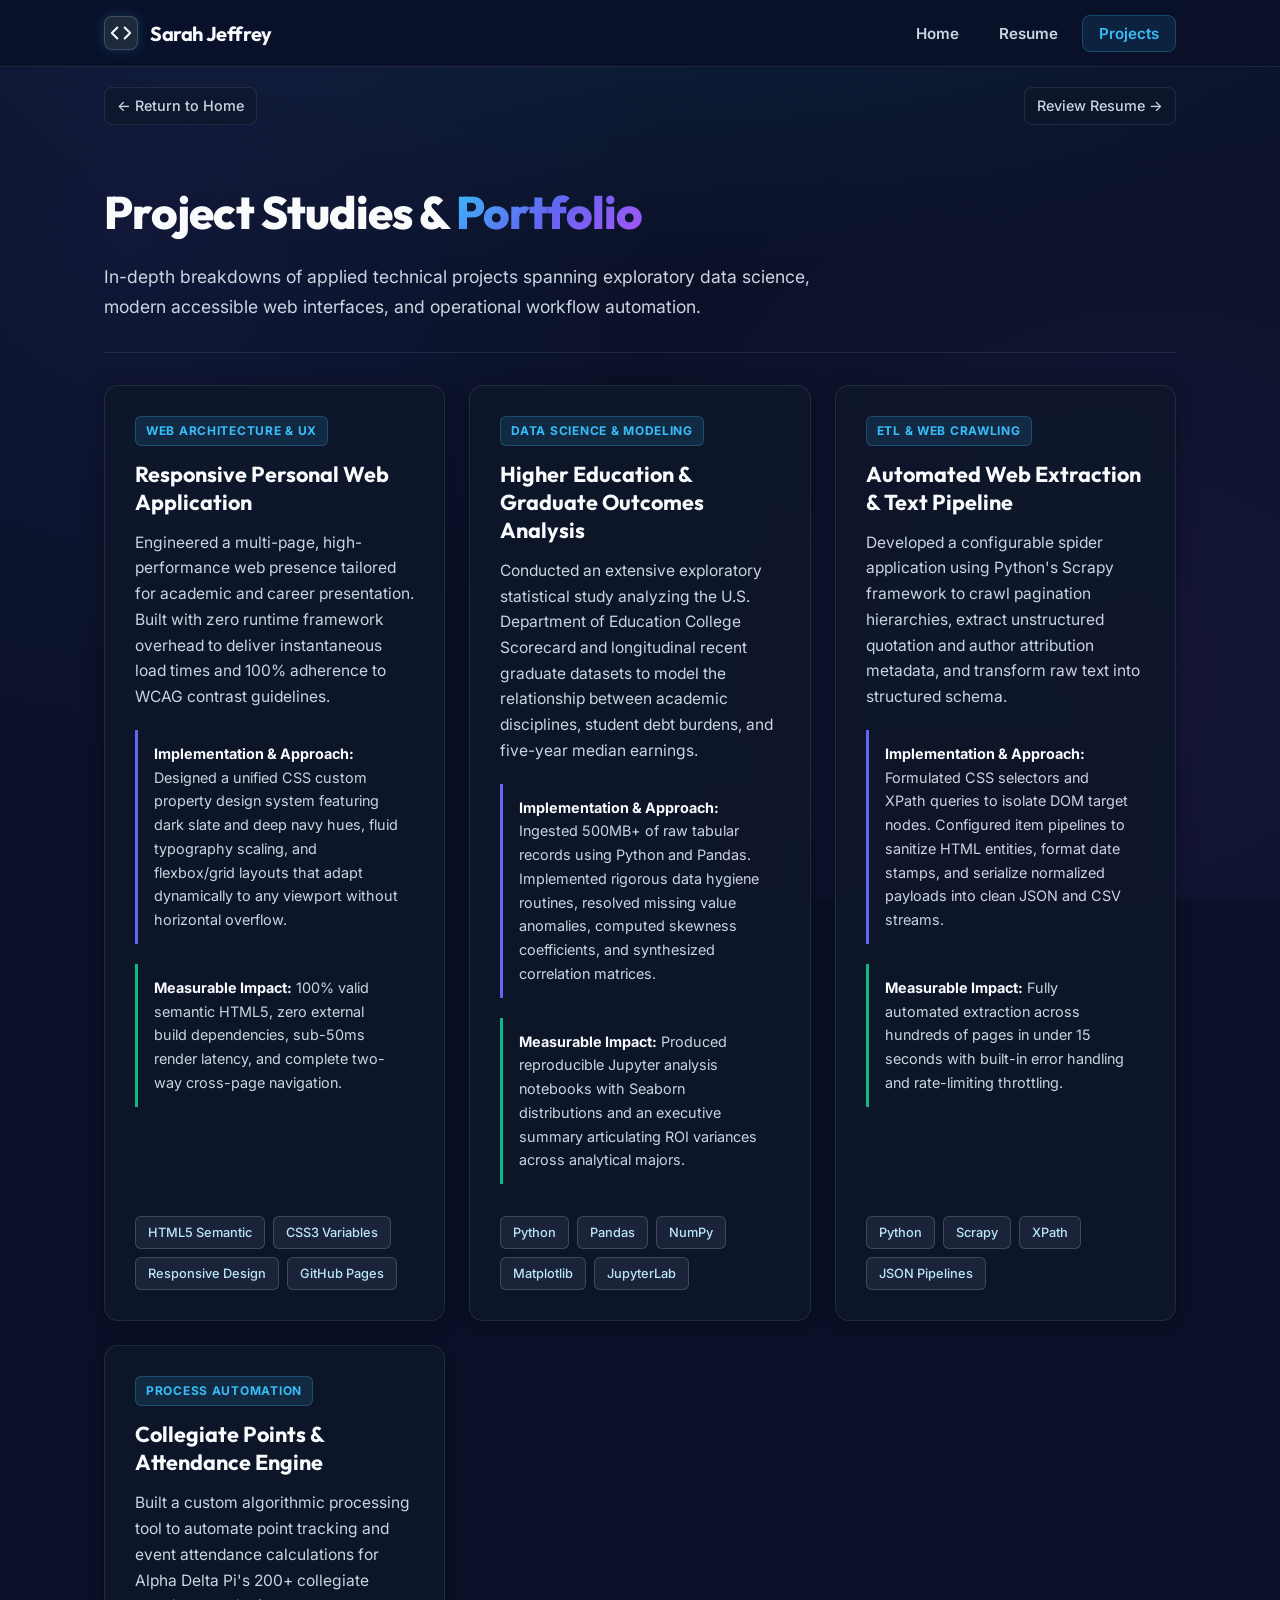
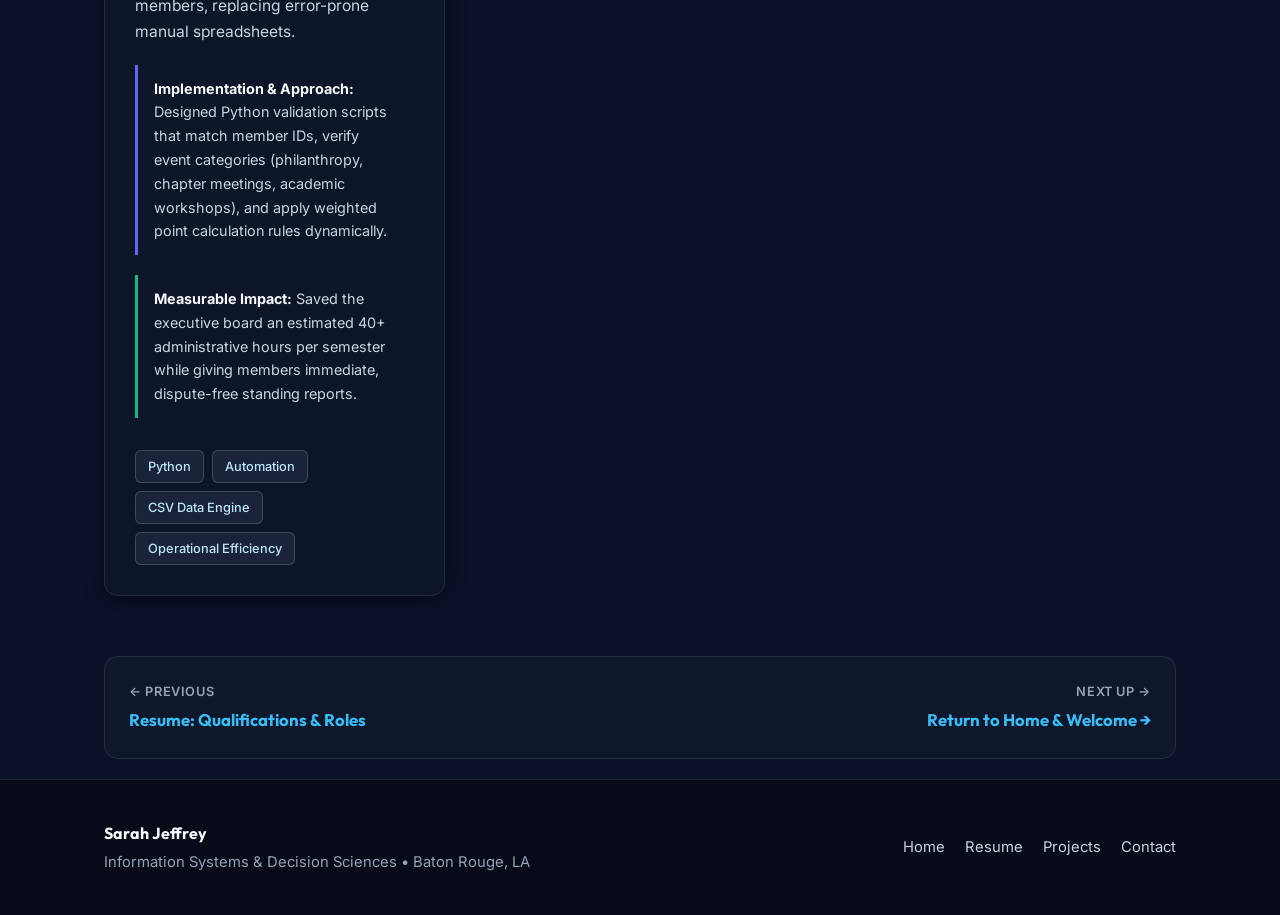
==== project.html @ a010b3bc "Initialize project skeleton with hybrid 4-file structure" ====
<!DOCTYPE html>
<html lang="en">
<head>
  <meta charset="UTF-8">
  <meta name="viewport" content="width=device-width, initial-scale=1.0">
  <meta name="description" content="Detailed project portfolio of Sarah Jeffrey - Case studies in data analytics, web engineering, and process automation.">
  <title>Sarah Jeffrey | Featured Projects & Case Studies</title>
  <link rel="icon" type="image/svg+xml" href="favicon.svg">
  <link rel="stylesheet" href="styles.css">
</head>
<body>

  <!-- Navigation Bar (Two-Way Navigation Across All Pages) -->
  <header class="navbar" id="main-header">
    <div class="container nav-wrapper">
      <a href="index.html" class="nav-brand" id="brand-logo" aria-label="Sarah Jeffrey Home">
        <span class="nav-brand-icon">
          <svg viewBox="0 0 24 24" fill="none" stroke="currentColor" stroke-width="2.2" stroke-linecap="round" stroke-linejoin="round">
            <polyline points="16 18 22 12 16 6"></polyline>
            <polyline points="8 6 2 12 8 18"></polyline>
          </svg>
        </span>
        <span>Sarah Jeffrey</span>
      </a>
      <nav aria-label="Main Navigation">
        <ul class="nav-links">
          <li><a href="index.html" class="nav-link" id="nav-home">Home</a></li>
          <li><a href="resume.html" class="nav-link" id="nav-resume">Resume</a></li>
          <li><a href="project.html" class="nav-link active" id="nav-projects">Projects</a></li>
        </ul>
      </nav>
    </div>
  </header>

  <!-- Main Content -->
  <main id="main-content">
    <div class="container">
      <!-- Breadcrumb Bar (Two-way navigation helper) -->
      <div class="breadcrumbs-bar">
        <a href="index.html" class="back-link" id="breadcrumb-home">&larr; Return to Home</a>
        <a href="resume.html" class="back-link" id="breadcrumb-resume">Review Resume &rarr;</a>
      </div>

      <!-- Page Header -->
      <section class="page-header" id="projects-header">
        <h1 class="page-title">Project Studies & <span class="gradient-text">Portfolio</span></h1>
        <p class="page-subtitle">
          In-depth breakdowns of applied technical projects spanning exploratory data science, modern accessible web interfaces, and operational workflow automation.
        </p>
      </section>

      <!-- Projects Grid -->
      <section id="project-case-studies" aria-label="Project Case Studies">
        <div class="grid">
          
          <!-- Project 1 -->
          <article class="card" id="project-personal-site">
            <span class="card-category-badge">Web Architecture & UX</span>
            <h2 class="card-title">Responsive Personal Web Application</h2>
            <p class="card-description">
              Engineered a multi-page, high-performance web presence tailored for academic and career presentation. Built with zero runtime framework overhead to deliver instantaneous load times and 100% adherence to WCAG contrast guidelines.
            </p>
            <div class="card-details-block">
              <strong>Implementation & Approach:</strong> Designed a unified CSS custom property design system featuring dark slate and deep navy hues, fluid typography scaling, and flexbox/grid layouts that adapt dynamically to any viewport without horizontal overflow.
            </div>
            <div class="card-details-block" style="border-left-color: var(--accent-emerald);">
              <strong>Measurable Impact:</strong> 100% valid semantic HTML5, zero external build dependencies, sub-50ms render latency, and complete two-way cross-page navigation.
            </div>
            <div class="tag-list">
              <span class="tag">HTML5 Semantic</span>
              <span class="tag">CSS3 Variables</span>
              <span class="tag">Responsive Design</span>
              <span class="tag">GitHub Pages</span>
            </div>
          </article>

          <!-- Project 2 -->
          <article class="card" id="project-data-analytics">
            <span class="card-category-badge">Data Science & Modeling</span>
            <h2 class="card-title">Higher Education & Graduate Outcomes Analysis</h2>
            <p class="card-description">
              Conducted an extensive exploratory statistical study analyzing the U.S. Department of Education College Scorecard and longitudinal recent graduate datasets to model the relationship between academic disciplines, student debt burdens, and five-year median earnings.
            </p>
            <div class="card-details-block">
              <strong>Implementation & Approach:</strong> Ingested 500MB+ of raw tabular records using Python and Pandas. Implemented rigorous data hygiene routines, resolved missing value anomalies, computed skewness coefficients, and synthesized correlation matrices.
            </div>
            <div class="card-details-block" style="border-left-color: var(--accent-emerald);">
              <strong>Measurable Impact:</strong> Produced reproducible Jupyter analysis notebooks with Seaborn distributions and an executive summary articulating ROI variances across analytical majors.
            </div>
            <div class="tag-list">
              <span class="tag">Python</span>
              <span class="tag">Pandas</span>
              <span class="tag">NumPy</span>
              <span class="tag">Matplotlib</span>
              <span class="tag">JupyterLab</span>
            </div>
          </article>

          <!-- Project 3 -->
          <article class="card" id="project-web-scraper">
            <span class="card-category-badge">ETL & Web Crawling</span>
            <h2 class="card-title">Automated Web Extraction & Text Pipeline</h2>
            <p class="card-description">
              Developed a configurable spider application using Python's Scrapy framework to crawl pagination hierarchies, extract unstructured quotation and author attribution metadata, and transform raw text into structured schema.
            </p>
            <div class="card-details-block">
              <strong>Implementation & Approach:</strong> Formulated CSS selectors and XPath queries to isolate DOM target nodes. Configured item pipelines to sanitize HTML entities, format date stamps, and serialize normalized payloads into clean JSON and CSV streams.
            </div>
            <div class="card-details-block" style="border-left-color: var(--accent-emerald);">
              <strong>Measurable Impact:</strong> Fully automated extraction across hundreds of pages in under 15 seconds with built-in error handling and rate-limiting throttling.
            </div>
            <div class="tag-list">
              <span class="tag">Python</span>
              <span class="tag">Scrapy</span>
              <span class="tag">XPath</span>
              <span class="tag">JSON Pipelines</span>
            </div>
          </article>

          <!-- Project 4 -->
          <article class="card" id="project-sorority-tool">
            <span class="card-category-badge">Process Automation</span>
            <h2 class="card-title">Collegiate Points & Attendance Engine</h2>
            <p class="card-description">
              Built a custom algorithmic processing tool to automate point tracking and event attendance calculations for Alpha Delta Pi's 200+ collegiate members, replacing error-prone manual spreadsheets.
            </p>
            <div class="card-details-block">
              <strong>Implementation & Approach:</strong> Designed Python validation scripts that match member IDs, verify event categories (philanthropy, chapter meetings, academic workshops), and apply weighted point calculation rules dynamically.
            </div>
            <div class="card-details-block" style="border-left-color: var(--accent-emerald);">
              <strong>Measurable Impact:</strong> Saved the executive board an estimated 40+ administrative hours per semester while giving members immediate, dispute-free standing reports.
            </div>
            <div class="tag-list">
              <span class="tag">Python</span>
              <span class="tag">Automation</span>
              <span class="tag">CSV Data Engine</span>
              <span class="tag">Operational Efficiency</span>
            </div>
          </article>
        </div>
      </section>

      <!-- Two-Way Flow Navigation (Previous / Next Page Links) -->
      <nav class="page-flow-nav" aria-label="Page Flow Navigation">
        <div class="page-flow-col">
          <span class="page-flow-label">&larr; Previous</span>
          <a href="resume.html" class="page-flow-link" id="flow-prev-resume">Resume: Qualifications & Roles</a>
        </div>
        <div class="page-flow-col" style="text-align: right;">
          <span class="page-flow-label">Next Up &rarr;</span>
          <a href="index.html" class="page-flow-link" id="flow-next-home">Return to Home & Welcome &rarr;</a>
        </div>
      </nav>
    </div>
  </main>

  <!-- Footer (Two-way Navigation Back to All Pages) -->
  <footer class="footer" id="main-footer">
    <div class="container footer-content">
      <div class="footer-brand">
        <span class="footer-brand-title">Sarah Jeffrey</span>
        <span>Information Systems & Decision Sciences &bull; Baton Rouge, LA</span>
      </div>
      <div class="footer-links">
        <a href="index.html" class="footer-link">Home</a>
        <a href="resume.html" class="footer-link">Resume</a>
        <a href="project.html" class="footer-link">Projects</a>
        <a href="mailto:sarah.aj.jeffrey@gmail.com" class="footer-link">Contact</a>
      </div>
    </div>
  </footer>

</body>
</html>
---- styles.css ----
/* ==========================================================================
   Personal Website Design System - Sarah Jeffrey
   Deep Navy & Slate High-Contrast Custom Theme
   ========================================================================== */

@import url('https://fonts.googleapis.com/css2?family=Inter:wght@300;400;500;600;700&family=Outfit:wght@500;600;700;800;900&display=swap');

:root {
  /* Color Palette - Deep Navy, Slate & High-Contrast Accents */
  --bg-deep: #060b17;
  --bg-main: #0a1128;
  --bg-surface: #0f172a;
  --bg-surface-elevated: #1e293b;
  --bg-card: rgba(15, 23, 42, 0.85);
  --bg-card-hover: rgba(30, 41, 59, 0.95);
  
  /* Borders */
  --border-subtle: rgba(148, 163, 184, 0.15);
  --border-medium: rgba(148, 163, 184, 0.3);
  --border-glow: rgba(56, 189, 248, 0.45);
  
  /* Text (Optimized for WCAG High Contrast) */
  --text-primary: #f8fafc;
  --text-secondary: #cbd5e1;
  --text-muted: #94a3b8;
  
  /* Vibrant Accents */
  --accent-cyan: #38bdf8;
  --accent-indigo: #6366f1;
  --accent-purple: #a855f7;
  --accent-emerald: #10b981;
  
  /* Gradients */
  --accent-gradient: linear-gradient(135deg, #38bdf8 0%, #6366f1 50%, #a855f7 100%);
  --accent-gradient-hover: linear-gradient(135deg, #0ea5e9 0%, #4f46e5 50%, #9333ea 100%);
  --card-gradient-border: linear-gradient(135deg, rgba(56, 189, 248, 0.3), rgba(99, 102, 241, 0.1), rgba(168, 85, 247, 0.3));
  
  /* Typography */
  --font-heading: 'Outfit', -apple-system, BlinkMacSystemFont, 'Segoe UI', Roboto, sans-serif;
  --font-body: 'Inter', -apple-system, BlinkMacSystemFont, 'Segoe UI', Roboto, sans-serif;
  
  /* Layout & Geometry */
  --max-width: 1120px;
  --radius-sm: 8px;
  --radius-md: 14px;
  --radius-lg: 20px;
  --shadow-card: 0 4px 20px rgba(0, 0, 0, 0.35);
  --shadow-hover: 0 10px 30px rgba(56, 189, 248, 0.15);
  --transition: all 0.25s cubic-bezier(0.16, 1, 0.3, 1);
}

/* Smooth Scrolling */
html {
  scroll-behavior: smooth;
  box-sizing: border-box;
}

/* Reset & Base Styles */
*, *::before, *::after {
  box-sizing: inherit;
  margin: 0;
  padding: 0;
}

body {
  font-family: var(--font-body);
  background-color: var(--bg-main);
  color: var(--text-primary);
  line-height: 1.65;
  min-height: 100vh;
  display: flex;
  flex-direction: column;
  background-image: 
    radial-gradient(ellipse 80% 50% at 50% -20%, rgba(56, 189, 248, 0.12), transparent),
    radial-gradient(circle at 10% 25%, rgba(99, 102, 241, 0.08) 0%, transparent 40%),
    radial-gradient(circle at 90% 75%, rgba(168, 85, 247, 0.07) 0%, transparent 45%);
  background-attachment: fixed;
  overflow-x: hidden;
  width: 100%;
  -webkit-font-smoothing: antialiased;
}

/* Accessible Focus Styling */
:focus-visible {
  outline: 2px solid var(--accent-cyan);
  outline-offset: 3px;
  border-radius: 4px;
}

a {
  color: inherit;
  text-decoration: none;
  transition: var(--transition);
}

ul {
  list-style: none;
}

img {
  max-width: 100%;
  display: block;
}

/* Layout Container */
.container {
  width: 100%;
  max-width: var(--max-width);
  margin: 0 auto;
  padding: 0 24px;
}

/* ==========================================================================
   Navigation Bar (Sticky & Two-Way Navigation)
   ========================================================================== */
.navbar {
  position: sticky;
  top: 0;
  z-index: 100;
  background: rgba(10, 17, 40, 0.88);
  backdrop-filter: blur(16px);
  -webkit-backdrop-filter: blur(16px);
  border-bottom: 1px solid var(--border-subtle);
  padding: 16px 0;
  width: 100%;
}

.navbar .nav-wrapper {
  display: flex;
  align-items: center;
  justify-content: space-between;
  gap: 16px;
}

.nav-brand {
  display: flex;
  align-items: center;
  gap: 12px;
  font-family: var(--font-heading);
  font-size: 1.25rem;
  font-weight: 700;
  letter-spacing: -0.02em;
  color: var(--text-primary);
}

.nav-brand:hover {
  color: var(--accent-cyan);
}

.nav-brand-icon {
  width: 34px;
  height: 34px;
  border-radius: var(--radius-sm);
  background: var(--bg-surface-elevated);
  border: 1px solid var(--border-medium);
  display: flex;
  align-items: center;
  justify-content: center;
  box-shadow: 0 0 12px rgba(56, 189, 248, 0.2);
}

.nav-brand-icon svg {
  width: 22px;
  height: 22px;
}

.nav-links {
  display: flex;
  align-items: center;
  gap: 8px;
}

.nav-link {
  font-size: 0.95rem;
  font-weight: 600;
  color: var(--text-secondary);
  padding: 8px 16px;
  border-radius: var(--radius-sm);
  transition: var(--transition);
  position: relative;
}

.nav-link:hover {
  color: var(--text-primary);
  background: rgba(255, 255, 255, 0.05);
}

.nav-link.active {
  color: var(--accent-cyan);
  background: rgba(56, 189, 248, 0.1);
  border: 1px solid rgba(56, 189, 248, 0.25);
}

/* ==========================================================================
   Two-Way Contextual Navigation Helpers
   ========================================================================== */
.breadcrumbs-bar {
  display: flex;
  align-items: center;
  justify-content: space-between;
  padding: 20px 0 10px;
  font-size: 0.9rem;
  color: var(--text-muted);
}

.back-link {
  display: inline-flex;
  align-items: center;
  gap: 8px;
  color: var(--text-secondary);
  font-weight: 500;
  padding: 6px 12px;
  background: rgba(15, 23, 42, 0.6);
  border: 1px solid var(--border-subtle);
  border-radius: var(--radius-sm);
  transition: var(--transition);
}

.back-link:hover {
  color: var(--accent-cyan);
  border-color: var(--accent-cyan);
  transform: translateX(-3px);
}

.page-flow-nav {
  margin: 60px 0 20px;
  padding: 24px;
  background: var(--bg-surface);
  border: 1px solid var(--border-subtle);
  border-radius: var(--radius-md);
  display: flex;
  align-items: center;
  justify-content: space-between;
  flex-wrap: wrap;
  gap: 16px;
}

.page-flow-col {
  display: flex;
  flex-direction: column;
  gap: 4px;
}

.page-flow-label {
  font-size: 0.8rem;
  text-transform: uppercase;
  letter-spacing: 0.05em;
  color: var(--text-muted);
  font-weight: 600;
}

.page-flow-link {
  font-family: var(--font-heading);
  font-size: 1.05rem;
  font-weight: 700;
  color: var(--accent-cyan);
  display: inline-flex;
  align-items: center;
  gap: 8px;
}

.page-flow-link:hover {
  color: #7dd3fc;
  text-decoration: underline;
}

/* ==========================================================================
   Buttons
   ========================================================================== */
.btn {
  display: inline-flex;
  align-items: center;
  justify-content: center;
  gap: 10px;
  font-family: var(--font-heading);
  font-size: 0.95rem;
  font-weight: 600;
  padding: 12px 24px;
  min-height: 46px;
  border-radius: var(--radius-sm);
  cursor: pointer;
  transition: var(--transition);
  border: 1px solid transparent;
  white-space: nowrap;
}

.btn-primary {
  background: var(--accent-gradient);
  color: #ffffff;
  box-shadow: 0 4px 16px rgba(56, 189, 248, 0.3);
}

.btn-primary:hover {
  background: var(--accent-gradient-hover);
  transform: translateY(-2px);
  box-shadow: 0 6px 22px rgba(56, 189, 248, 0.45);
}

.btn-outline {
  background: rgba(15, 23, 42, 0.6);
  color: var(--text-primary);
  border: 1px solid var(--border-medium);
  backdrop-filter: blur(8px);
}

.btn-outline:hover {
  background: rgba(30, 41, 59, 0.8);
  border-color: var(--accent-cyan);
  color: var(--accent-cyan);
  transform: translateY(-2px);
}

/* ==========================================================================
   Hero Section
   ========================================================================== */
.hero {
  padding: 70px 0 50px;
}

.hero-pill {
  display: inline-flex;
  align-items: center;
  gap: 10px;
  background: rgba(56, 189, 248, 0.1);
  border: 1px solid rgba(56, 189, 248, 0.25);
  color: var(--accent-cyan);
  padding: 6px 16px;
  border-radius: 9999px;
  font-size: 0.875rem;
  font-weight: 500;
  margin-bottom: 24px;
}

.hero-pill-dot {
  width: 8px;
  height: 8px;
  background-color: var(--accent-emerald);
  border-radius: 50%;
  display: inline-block;
  box-shadow: 0 0 8px var(--accent-emerald);
  animation: pulseDot 2s infinite ease-in-out;
}

@keyframes pulseDot {
  0%, 100% { opacity: 1; transform: scale(1); }
  50% { opacity: 0.4; transform: scale(0.8); }
}

.hero-title {
  font-family: var(--font-heading);
  font-size: clamp(2.2rem, 5vw, 3.5rem);
  font-weight: 800;
  line-height: 1.15;
  letter-spacing: -0.03em;
  margin-bottom: 20px;
  color: var(--text-primary);
}

.gradient-text {
  background: var(--accent-gradient);
  -webkit-background-clip: text;
  -webkit-text-fill-color: transparent;
}

.hero-description {
  font-size: 1.15rem;
  color: var(--text-secondary);
  max-width: 660px;
  line-height: 1.75;
  margin-bottom: 32px;
}

.hero-actions {
  display: flex;
  align-items: center;
  gap: 16px;
  flex-wrap: wrap;
}

/* ==========================================================================
   Page Headers (Resume, Projects)
   ========================================================================== */
.page-header {
  padding: 40px 0 30px;
  border-bottom: 1px solid var(--border-subtle);
  margin-bottom: 30px;
}

.page-title {
  font-family: var(--font-heading);
  font-size: clamp(2rem, 4vw, 2.85rem);
  font-weight: 800;
  letter-spacing: -0.02em;
  margin-bottom: 12px;
  color: var(--text-primary);
}

.page-subtitle {
  font-size: 1.1rem;
  color: var(--text-secondary);
  max-width: 720px;
  line-height: 1.7;
}

/* ==========================================================================
   Cards & Grid
   ========================================================================== */
.grid {
  display: grid;
  grid-template-columns: repeat(auto-fit, minmax(320px, 1fr));
  gap: 24px;
  margin: 32px 0;
}

.card {
  background: var(--bg-card);
  backdrop-filter: blur(12px);
  -webkit-backdrop-filter: blur(12px);
  border: 1px solid var(--border-subtle);
  border-radius: var(--radius-md);
  padding: 30px;
  transition: var(--transition);
  display: flex;
  flex-direction: column;
  position: relative;
  box-shadow: var(--shadow-card);
}

.card:hover {
  background: var(--bg-card-hover);
  border-color: var(--border-glow);
  transform: translateY(-4px);
  box-shadow: var(--shadow-hover);
}

.card-category-badge {
  display: inline-block;
  align-self: flex-start;
  font-size: 0.75rem;
  font-weight: 700;
  text-transform: uppercase;
  letter-spacing: 0.06em;
  color: var(--accent-cyan);
  background: rgba(56, 189, 248, 0.12);
  border: 1px solid rgba(56, 189, 248, 0.25);
  padding: 4px 10px;
  border-radius: 6px;
  margin-bottom: 14px;
}

.card-title {
  font-family: var(--font-heading);
  font-size: 1.35rem;
  font-weight: 700;
  line-height: 1.3;
  margin-bottom: 14px;
  color: var(--text-primary);
}

.card-description {
  color: var(--text-secondary);
  font-size: 0.975rem;
  line-height: 1.65;
  margin-bottom: 20px;
}

.card-details-block {
  background: rgba(15, 23, 42, 0.5);
  border-left: 3px solid var(--accent-indigo);
  padding: 12px 16px;
  border-radius: 0 var(--radius-sm) var(--radius-sm) 0;
  margin-bottom: 20px;
  font-size: 0.9rem;
  color: var(--text-secondary);
}

.card-details-block strong {
  color: var(--text-primary);
}

/* Tags & Badges */
.tag-list {
  display: flex;
  flex-wrap: wrap;
  gap: 8px;
  margin-top: auto;
  padding-top: 12px;
}

.tag {
  background: rgba(30, 41, 59, 0.8);
  border: 1px solid var(--border-medium);
  color: #bae6fd;
  padding: 5px 12px;
  border-radius: 6px;
  font-size: 0.8rem;
  font-weight: 500;
}

/* ==========================================================================
   Resume Expanded Styles
   ========================================================================== */
.resume-section {
  margin: 44px 0;
}

.resume-heading {
  font-family: var(--font-heading);
  font-size: 1.55rem;
  font-weight: 700;
  margin-bottom: 24px;
  padding-bottom: 12px;
  border-bottom: 1px solid var(--border-subtle);
  display: flex;
  align-items: center;
  gap: 12px;
  color: var(--text-primary);
}

.resume-heading-icon {
  width: 28px;
  height: 28px;
  color: var(--accent-cyan);
}

.resume-item {
  background: var(--bg-card);
  border: 1px solid var(--border-subtle);
  border-radius: var(--radius-md);
  padding: 26px;
  margin-bottom: 24px;
  transition: var(--transition);
  box-shadow: var(--shadow-card);
}

.resume-item:hover {
  border-color: var(--border-medium);
  background: var(--bg-card-hover);
}

.resume-header {
  display: flex;
  justify-content: space-between;
  align-items: baseline;
  flex-wrap: wrap;
  gap: 10px;
  margin-bottom: 6px;
}

.resume-role {
  font-family: var(--font-heading);
  font-size: 1.2rem;
  font-weight: 700;
  color: var(--text-primary);
}

.resume-date {
  font-size: 0.875rem;
  color: var(--accent-cyan);
  font-weight: 600;
  background: rgba(56, 189, 248, 0.1);
  padding: 4px 10px;
  border-radius: 6px;
  border: 1px solid rgba(56, 189, 248, 0.2);
}

.resume-org {
  font-size: 1rem;
  font-weight: 600;
  color: #a5b4fc;
  margin-bottom: 14px;
}

.resume-bullets {
  padding-left: 20px;
  list-style: disc;
  color: var(--text-secondary);
  font-size: 0.95rem;
  line-height: 1.7;
}

.resume-bullets li {
  margin-bottom: 8px;
}

.resume-bullets li:last-child {
  margin-bottom: 0;
}

/* Skills Detailed Grid */
.skills-grid {
  display: grid;
  grid-template-columns: repeat(auto-fit, minmax(240px, 1fr));
  gap: 20px;
}

.skill-category {
  background: var(--bg-card);
  border: 1px solid var(--border-subtle);
  border-radius: var(--radius-md);
  padding: 22px;
  display: flex;
  flex-direction: column;
}

.skill-category-title {
  font-family: var(--font-heading);
  font-size: 1.05rem;
  font-weight: 700;
  color: var(--text-primary);
  margin-bottom: 8px;
}

.skill-category-desc {
  font-size: 0.85rem;
  color: var(--text-muted);
  margin-bottom: 14px;
}

/* ==========================================================================
   Section Dividers & Callouts
   ========================================================================== */
.section {
  padding: 60px 0;
}

.section-title {
  font-family: var(--font-heading);
  font-size: 2rem;
  font-weight: 800;
  margin-bottom: 8px;
  letter-spacing: -0.02em;
  color: var(--text-primary);
}

.section-subtitle {
  color: var(--text-secondary);
  font-size: 1.05rem;
  margin-bottom: 32px;
}

.cta-box {
  background: linear-gradient(135deg, rgba(15, 23, 42, 0.9), rgba(30, 41, 59, 0.9));
  border: 1px solid var(--border-glow);
  border-radius: var(--radius-lg);
  padding: 44px;
  text-align: center;
  margin: 50px 0;
  box-shadow: 0 10px 30px rgba(0, 0, 0, 0.4);
}

.cta-title {
  font-family: var(--font-heading);
  font-size: 1.85rem;
  font-weight: 800;
  margin-bottom: 12px;
}

.cta-desc {
  color: var(--text-secondary);
  max-width: 580px;
  margin: 0 auto 24px;
  font-size: 1.05rem;
}

/* ==========================================================================
   Footer
   ========================================================================== */
.footer {
  margin-top: auto;
  border-top: 1px solid var(--border-subtle);
  padding: 40px 0;
  background: var(--bg-deep);
  width: 100%;
}

.footer-content {
  display: flex;
  align-items: center;
  justify-content: space-between;
  flex-wrap: wrap;
  gap: 20px;
  font-size: 0.925rem;
  color: var(--text-muted);
}

.footer-brand {
  display: flex;
  flex-direction: column;
  gap: 4px;
}

.footer-brand-title {
  font-family: var(--font-heading);
  font-weight: 700;
  color: var(--text-primary);
  font-size: 1rem;
}

.footer-links {
  display: flex;
  align-items: center;
  gap: 20px;
  flex-wrap: wrap;
}

.footer-link {
  color: var(--text-secondary);
  transition: var(--transition);
}

.footer-link:hover {
  color: var(--accent-cyan);
}

/* ==========================================================================
   Responsive Media Queries (Mobile First Hardening)
   ========================================================================== */
@media (max-width: 900px) {
  .hero-title {
    font-size: 2.75rem;
  }
  
  .grid {
    grid-template-columns: 1fr;
  }
}

@media (max-width: 768px) {
  .container {
    padding: 0 18px;
  }

  .navbar {
    padding: 12px 0;
  }

  .navbar .nav-wrapper {
    flex-direction: column;
    align-items: flex-start;
    gap: 12px;
  }

  .nav-links {
    width: 100%;
    justify-content: space-between;
    gap: 6px;
  }

  .nav-link {
    padding: 8px 12px;
    font-size: 0.9rem;
    text-align: center;
    flex: 1;
  }

  .hero {
    padding: 45px 0 35px;
  }

  .hero-title {
    font-size: 2.25rem;
  }

  .hero-description {
    font-size: 1.025rem;
  }

  .hero-actions {
    flex-direction: column;
    align-items: stretch;
    width: 100%;
  }

  .hero-actions .btn {
    width: 100%;
  }

  .page-header {
    padding: 30px 0 20px;
  }

  .page-title {
    font-size: 2rem;
  }

  .resume-header {
    flex-direction: column;
    align-items: flex-start;
  }

  .cta-box {
    padding: 28px 20px;
  }

  .page-flow-nav {
    flex-direction: column;
    align-items: stretch;
  }

  .footer-content {
    flex-direction: column;
    align-items: flex-start;
    gap: 16px;
  }
}

@media (max-width: 480px) {
  .hero-title {
    font-size: 1.85rem;
  }

  .card {
    padding: 20px;
  }

  .resume-item {
    padding: 18px;
  }

  .btn {
    padding: 10px 16px;
    font-size: 0.9rem;
  }
}
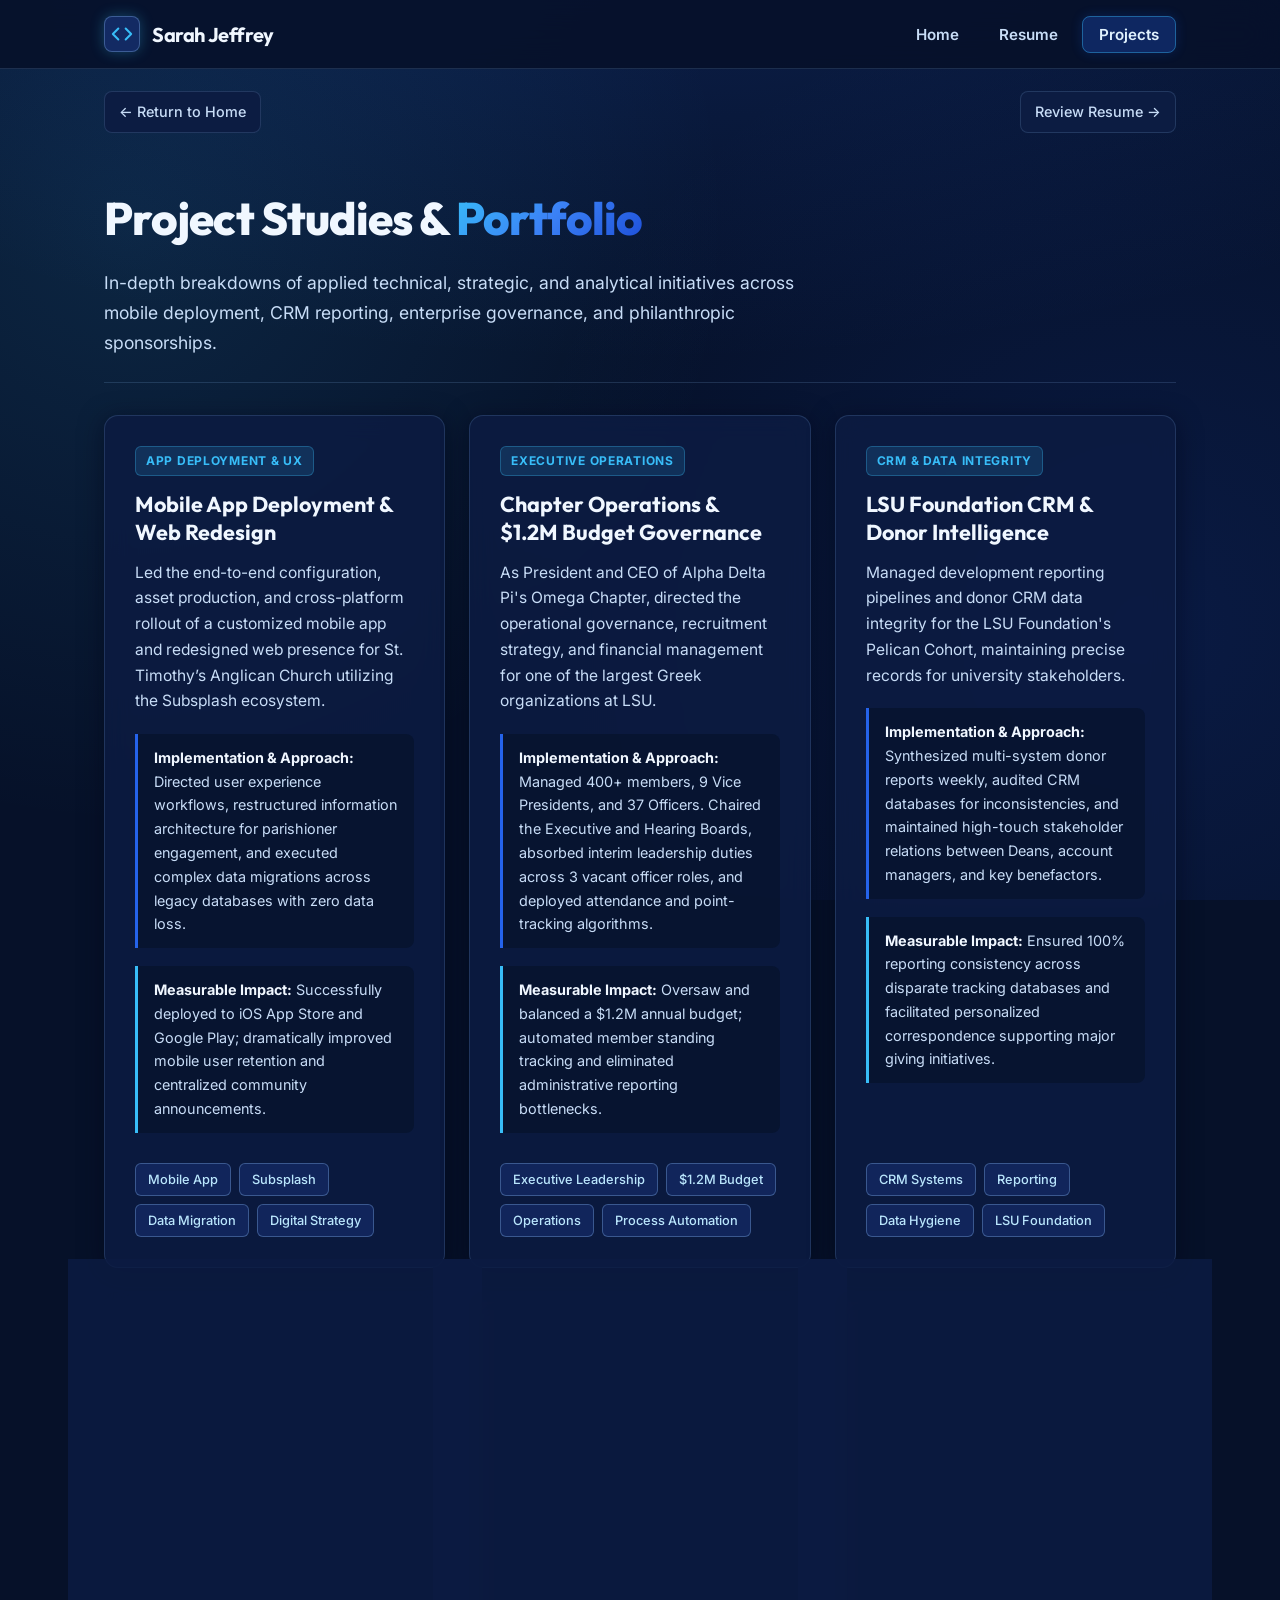
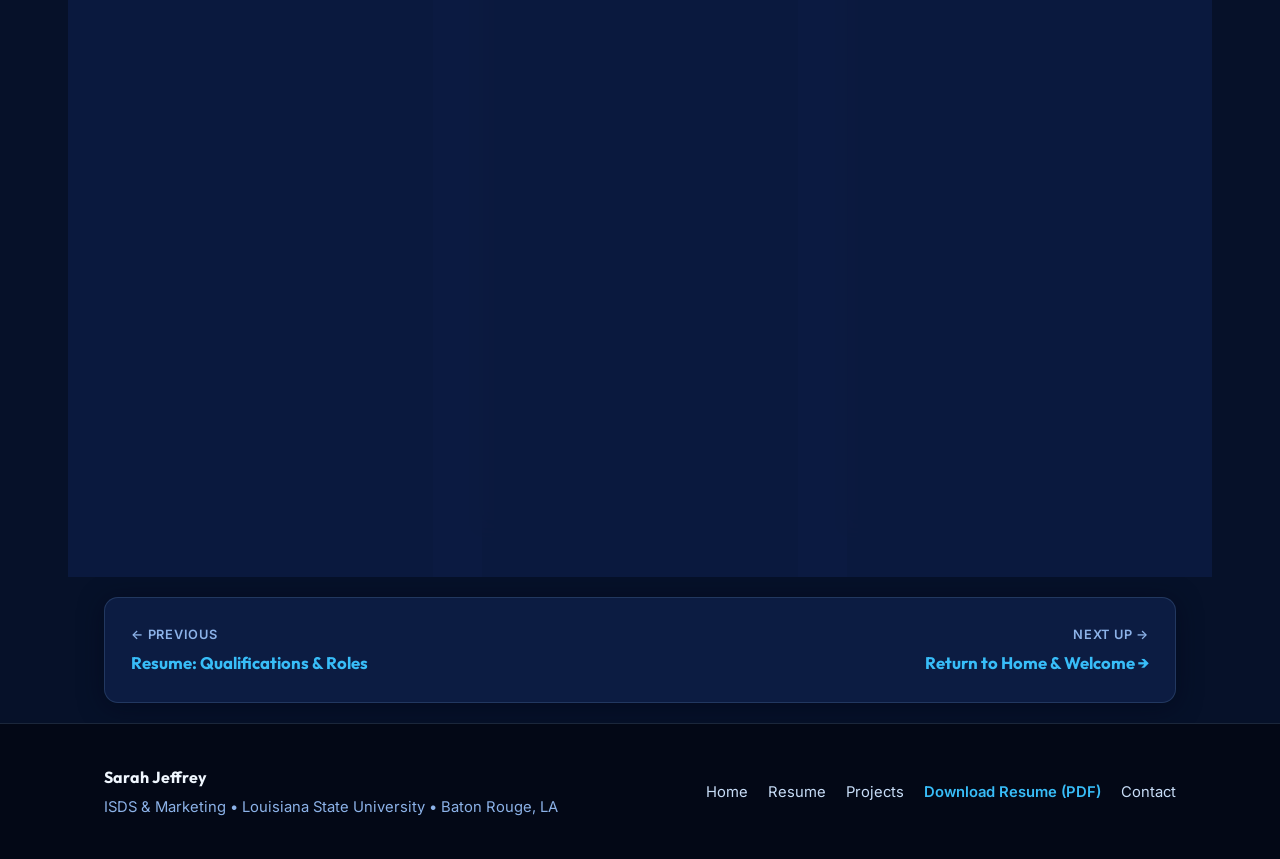
==== commit 4c1f6949: "Apply vibrant blue theme, integrate actual resume content, and add PDF resume download" ====
--- a/project.html
+++ b/project.html
@@ -3,7 +3,7 @@
 <head>
   <meta charset="UTF-8">
   <meta name="viewport" content="width=device-width, initial-scale=1.0">
-  <meta name="description" content="Detailed project portfolio of Sarah Jeffrey - Case studies in data analytics, web engineering, and process automation.">
+  <meta name="description" content="Projects by Sarah Jeffrey - Case studies across digital strategy, mobile app deployment, CRM analytics, and organizational leadership at LSU.">
   <title>Sarah Jeffrey | Featured Projects & Case Studies</title>
   <link rel="icon" type="image/svg+xml" href="favicon.svg">
   <link rel="stylesheet" href="styles.css">
@@ -45,7 +45,7 @@
       <section class="page-header" id="projects-header">
         <h1 class="page-title">Project Studies & <span class="gradient-text">Portfolio</span></h1>
         <p class="page-subtitle">
-          In-depth breakdowns of applied technical projects spanning exploratory data science, modern accessible web interfaces, and operational workflow automation.
+          In-depth breakdowns of applied technical, strategic, and analytical initiatives across mobile deployment, CRM reporting, enterprise governance, and philanthropic sponsorships.
         </p>
       </section>
 
@@ -54,89 +54,131 @@
         <div class="grid">
           
           <!-- Project 1 -->
-          <article class="card" id="project-personal-site">
-            <span class="card-category-badge">Web Architecture & UX</span>
-            <h2 class="card-title">Responsive Personal Web Application</h2>
-            <p class="card-description">
-              Engineered a multi-page, high-performance web presence tailored for academic and career presentation. Built with zero runtime framework overhead to deliver instantaneous load times and 100% adherence to WCAG contrast guidelines.
-            </p>
-            <div class="card-details-block">
-              <strong>Implementation & Approach:</strong> Designed a unified CSS custom property design system featuring dark slate and deep navy hues, fluid typography scaling, and flexbox/grid layouts that adapt dynamically to any viewport without horizontal overflow.
-            </div>
-            <div class="card-details-block" style="border-left-color: var(--accent-emerald);">
-              <strong>Measurable Impact:</strong> 100% valid semantic HTML5, zero external build dependencies, sub-50ms render latency, and complete two-way cross-page navigation.
-            </div>
-            <div class="tag-list">
-              <span class="tag">HTML5 Semantic</span>
-              <span class="tag">CSS3 Variables</span>
-              <span class="tag">Responsive Design</span>
-              <span class="tag">GitHub Pages</span>
+          <article class="card" id="project-digital-strategy">
+            <span class="card-category-badge">App Deployment & UX</span>
+            <h2 class="card-title">Mobile App Deployment & Web Redesign</h2>
+            <p class="card-description">
+              Led the end-to-end configuration, asset production, and cross-platform rollout of a customized mobile app and redesigned web presence for St. Timothy’s Anglican Church utilizing the Subsplash ecosystem.
+            </p>
+            <div class="card-details-block">
+              <strong>Implementation & Approach:</strong> Directed user experience workflows, restructured information architecture for parishioner engagement, and executed complex data migrations across legacy databases with zero data loss.
+            </div>
+            <div class="card-details-block" style="border-left-color: var(--accent-cyan);">
+              <strong>Measurable Impact:</strong> Successfully deployed to iOS App Store and Google Play; dramatically improved mobile user retention and centralized community announcements.
+            </div>
+            <div class="tag-list">
+              <span class="tag">Mobile App</span>
+              <span class="tag">Subsplash</span>
+              <span class="tag">Data Migration</span>
+              <span class="tag">Digital Strategy</span>
             </div>
           </article>
 
           <!-- Project 2 -->
-          <article class="card" id="project-data-analytics">
-            <span class="card-category-badge">Data Science & Modeling</span>
-            <h2 class="card-title">Higher Education & Graduate Outcomes Analysis</h2>
-            <p class="card-description">
-              Conducted an extensive exploratory statistical study analyzing the U.S. Department of Education College Scorecard and longitudinal recent graduate datasets to model the relationship between academic disciplines, student debt burdens, and five-year median earnings.
-            </p>
-            <div class="card-details-block">
-              <strong>Implementation & Approach:</strong> Ingested 500MB+ of raw tabular records using Python and Pandas. Implemented rigorous data hygiene routines, resolved missing value anomalies, computed skewness coefficients, and synthesized correlation matrices.
-            </div>
-            <div class="card-details-block" style="border-left-color: var(--accent-emerald);">
-              <strong>Measurable Impact:</strong> Produced reproducible Jupyter analysis notebooks with Seaborn distributions and an executive summary articulating ROI variances across analytical majors.
-            </div>
-            <div class="tag-list">
-              <span class="tag">Python</span>
-              <span class="tag">Pandas</span>
-              <span class="tag">NumPy</span>
-              <span class="tag">Matplotlib</span>
-              <span class="tag">JupyterLab</span>
+          <article class="card" id="project-chapter-governance">
+            <span class="card-category-badge">Executive Operations</span>
+            <h2 class="card-title">Chapter Operations & $1.2M Budget Governance</h2>
+            <p class="card-description">
+              As President and CEO of Alpha Delta Pi's Omega Chapter, directed the operational governance, recruitment strategy, and financial management for one of the largest Greek organizations at LSU.
+            </p>
+            <div class="card-details-block">
+              <strong>Implementation & Approach:</strong> Managed 400+ members, 9 Vice Presidents, and 37 Officers. Chaired the Executive and Hearing Boards, absorbed interim leadership duties across 3 vacant officer roles, and deployed attendance and point-tracking algorithms.
+            </div>
+            <div class="card-details-block" style="border-left-color: var(--accent-cyan);">
+              <strong>Measurable Impact:</strong> Oversaw and balanced a $1.2M annual budget; automated member standing tracking and eliminated administrative reporting bottlenecks.
+            </div>
+            <div class="tag-list">
+              <span class="tag">Executive Leadership</span>
+              <span class="tag">$1.2M Budget</span>
+              <span class="tag">Operations</span>
+              <span class="tag">Process Automation</span>
             </div>
           </article>
 
           <!-- Project 3 -->
-          <article class="card" id="project-web-scraper">
-            <span class="card-category-badge">ETL & Web Crawling</span>
-            <h2 class="card-title">Automated Web Extraction & Text Pipeline</h2>
-            <p class="card-description">
-              Developed a configurable spider application using Python's Scrapy framework to crawl pagination hierarchies, extract unstructured quotation and author attribution metadata, and transform raw text into structured schema.
-            </p>
-            <div class="card-details-block">
-              <strong>Implementation & Approach:</strong> Formulated CSS selectors and XPath queries to isolate DOM target nodes. Configured item pipelines to sanitize HTML entities, format date stamps, and serialize normalized payloads into clean JSON and CSV streams.
-            </div>
-            <div class="card-details-block" style="border-left-color: var(--accent-emerald);">
-              <strong>Measurable Impact:</strong> Fully automated extraction across hundreds of pages in under 15 seconds with built-in error handling and rate-limiting throttling.
-            </div>
-            <div class="tag-list">
-              <span class="tag">Python</span>
-              <span class="tag">Scrapy</span>
-              <span class="tag">XPath</span>
-              <span class="tag">JSON Pipelines</span>
+          <article class="card" id="project-crm-donor">
+            <span class="card-category-badge">CRM & Data Integrity</span>
+            <h2 class="card-title">LSU Foundation CRM & Donor Intelligence</h2>
+            <p class="card-description">
+              Managed development reporting pipelines and donor CRM data integrity for the LSU Foundation's Pelican Cohort, maintaining precise records for university stakeholders.
+            </p>
+            <div class="card-details-block">
+              <strong>Implementation & Approach:</strong> Synthesized multi-system donor reports weekly, audited CRM databases for inconsistencies, and maintained high-touch stakeholder relations between Deans, account managers, and key benefactors.
+            </div>
+            <div class="card-details-block" style="border-left-color: var(--accent-cyan);">
+              <strong>Measurable Impact:</strong> Ensured 100% reporting consistency across disparate tracking databases and facilitated personalized correspondence supporting major giving initiatives.
+            </div>
+            <div class="tag-list">
+              <span class="tag">CRM Systems</span>
+              <span class="tag">Reporting</span>
+              <span class="tag">Data Hygiene</span>
+              <span class="tag">LSU Foundation</span>
             </div>
           </article>
 
           <!-- Project 4 -->
-          <article class="card" id="project-sorority-tool">
-            <span class="card-category-badge">Process Automation</span>
-            <h2 class="card-title">Collegiate Points & Attendance Engine</h2>
-            <p class="card-description">
-              Built a custom algorithmic processing tool to automate point tracking and event attendance calculations for Alpha Delta Pi's 200+ collegiate members, replacing error-prone manual spreadsheets.
-            </p>
-            <div class="card-details-block">
-              <strong>Implementation & Approach:</strong> Designed Python validation scripts that match member IDs, verify event categories (philanthropy, chapter meetings, academic workshops), and apply weighted point calculation rules dynamically.
-            </div>
-            <div class="card-details-block" style="border-left-color: var(--accent-emerald);">
-              <strong>Measurable Impact:</strong> Saved the executive board an estimated 40+ administrative hours per semester while giving members immediate, dispute-free standing reports.
-            </div>
-            <div class="tag-list">
-              <span class="tag">Python</span>
-              <span class="tag">Automation</span>
-              <span class="tag">CSV Data Engine</span>
-              <span class="tag">Operational Efficiency</span>
-            </div>
-          </article>
+          <article class="card" id="project-greek-week">
+            <span class="card-category-badge">Strategic Partnerships</span>
+            <h2 class="card-title">Greek Week Sponsorships & Philanthropy Engine</h2>
+            <p class="card-description">
+              Directed fundraising operations, sponsor relations, and corporate outreach as Director of Sponsorships & Community Outreach for LSU Greek Week 2026.
+            </p>
+            <div class="card-details-block">
+              <strong>Implementation & Approach:</strong> Partnered with corporate sponsors and local Baton Rouge businesses, structured tiered donation packages, and established digital campaign tracking via CrowdChange.
+            </div>
+            <div class="card-details-block" style="border-left-color: var(--accent-cyan);">
+              <strong>Measurable Impact:</strong> Coordinated university-wide community service initiatives benefiting Habitat for Humanity and streamlined financial accounting for dozens of participating chapters.
+            </div>
+            <div class="tag-list">
+              <span class="tag">Corporate Sponsorship</span>
+              <span class="tag">CrowdChange</span>
+              <span class="tag">Fundraising</span>
+              <span class="tag">Community Outreach</span>
+            </div>
+          </article>
+
+          <!-- Project 5 -->
+          <article class="card" id="project-statistics-instruction">
+            <span class="card-category-badge">Analytics Curriculum</span>
+            <h2 class="card-title">Business Statistics & Analytics Instructional Design</h2>
+            <p class="card-description">
+              Designed and led interactive academic instruction for Business Statistics & Analytics II at the LSU Center for Academic Success.
+            </p>
+            <div class="card-details-block">
+              <strong>Implementation & Approach:</strong> Formulated structured lesson plans, practical problem sets, and guided laboratory exercises focusing on statistical inference, hypothesis testing, regression analysis, and spreadsheet modeling.
+            </div>
+            <div class="card-details-block" style="border-left-color: var(--accent-cyan);">
+              <strong>Measurable Impact:</strong> Mentored dozens of business students toward academic mastery, resulting in measurable improvements in test scores and conceptual fluency.
+            </div>
+            <div class="tag-list">
+              <span class="tag">Business Statistics</span>
+              <span class="tag">Analytics II</span>
+              <span class="tag">Instructional Design</span>
+              <span class="tag">Excel Analytics</span>
+            </div>
+          </article>
+
+          <!-- Project 6 -->
+          <article class="card" id="project-skyler-marketing">
+            <span class="card-category-badge">Digital Marketing</span>
+            <h2 class="card-title">Commercial Design-Build Brand Marketing Strategy</h2>
+            <p class="card-description">
+              Executed comprehensive digital marketing campaigns, audience research, and promotional content planning for Skyler Design Build, LLC in Houston, TX.
+            </p>
+            <div class="card-details-block">
+              <strong>Implementation & Approach:</strong> Conducted market positioning studies, created high-engagement visual and written assets across social platforms, and analyzed post-campaign analytics to refine outreach.
+            </div>
+            <div class="card-details-block" style="border-left-color: var(--accent-cyan);">
+              <strong>Measurable Impact:</strong> Elevated brand visibility across the commercial construction sector and generated qualified prospective client inquiries.
+            </div>
+            <div class="tag-list">
+              <span class="tag">Digital Marketing</span>
+              <span class="tag">Market Research</span>
+              <span class="tag">Content Strategy</span>
+              <span class="tag">Analytics</span>
+            </div>
+          </article>
+
         </div>
       </section>
 
@@ -159,12 +201,13 @@
     <div class="container footer-content">
       <div class="footer-brand">
         <span class="footer-brand-title">Sarah Jeffrey</span>
-        <span>Information Systems & Decision Sciences &bull; Baton Rouge, LA</span>
+        <span>ISDS & Marketing &bull; Louisiana State University &bull; Baton Rouge, LA</span>
       </div>
       <div class="footer-links">
         <a href="index.html" class="footer-link">Home</a>
         <a href="resume.html" class="footer-link">Resume</a>
         <a href="project.html" class="footer-link">Projects</a>
+        <a href="Sarah_Jeffrey_Resume.pdf" download="Sarah_Jeffrey_Resume.pdf" class="footer-link" style="color: var(--accent-cyan); font-weight: 600;">Download Resume (PDF)</a>
         <a href="mailto:sarah.aj.jeffrey@gmail.com" class="footer-link">Contact</a>
       </div>
     </div>
--- a/styles.css
+++ b/styles.css
@@ -1,39 +1,41 @@
 /* ==========================================================================
    Personal Website Design System - Sarah Jeffrey
-   Deep Navy & Slate High-Contrast Custom Theme
+   Vibrant Blue Theme (Navy, Sapphire, Cobalt & Sky Blue)
    ========================================================================== */
 
 @import url('https://fonts.googleapis.com/css2?family=Inter:wght@300;400;500;600;700&family=Outfit:wght@500;600;700;800;900&display=swap');
 
 :root {
-  /* Color Palette - Deep Navy, Slate & High-Contrast Accents */
-  --bg-deep: #060b17;
-  --bg-main: #0a1128;
-  --bg-surface: #0f172a;
-  --bg-surface-elevated: #1e293b;
-  --bg-card: rgba(15, 23, 42, 0.85);
-  --bg-card-hover: rgba(30, 41, 59, 0.95);
+  /* Color Palette - Blue Theme */
+  --bg-deep: #030816;
+  --bg-main: #061129;
+  --bg-surface: #0c1c42;
+  --bg-surface-elevated: #132a63;
+  --bg-card: rgba(12, 28, 66, 0.85);
+  --bg-card-hover: rgba(19, 42, 99, 0.95);
   
   /* Borders */
-  --border-subtle: rgba(148, 163, 184, 0.15);
-  --border-medium: rgba(148, 163, 184, 0.3);
-  --border-glow: rgba(56, 189, 248, 0.45);
+  --border-subtle: rgba(147, 197, 253, 0.16);
+  --border-medium: rgba(147, 197, 253, 0.32);
+  --border-glow: rgba(56, 189, 248, 0.55);
   
-  /* Text (Optimized for WCAG High Contrast) */
-  --text-primary: #f8fafc;
-  --text-secondary: #cbd5e1;
-  --text-muted: #94a3b8;
+  /* Text (WCAG AAA High Contrast) */
+  --text-primary: #f0f7ff;
+  --text-secondary: #c8ddf7;
+  --text-muted: #8cb2e8;
   
-  /* Vibrant Accents */
+  /* Blue Accents */
   --accent-cyan: #38bdf8;
-  --accent-indigo: #6366f1;
-  --accent-purple: #a855f7;
+  --accent-sky: #60a5fa;
+  --accent-blue: #2563eb;
+  --accent-cobalt: #1d4ed8;
+  --accent-ice: #e0f2fe;
   --accent-emerald: #10b981;
   
   /* Gradients */
-  --accent-gradient: linear-gradient(135deg, #38bdf8 0%, #6366f1 50%, #a855f7 100%);
-  --accent-gradient-hover: linear-gradient(135deg, #0ea5e9 0%, #4f46e5 50%, #9333ea 100%);
-  --card-gradient-border: linear-gradient(135deg, rgba(56, 189, 248, 0.3), rgba(99, 102, 241, 0.1), rgba(168, 85, 247, 0.3));
+  --accent-gradient: linear-gradient(135deg, #38bdf8 0%, #3b82f6 50%, #1d4ed8 100%);
+  --accent-gradient-hover: linear-gradient(135deg, #0ea5e9 0%, #2563eb 50%, #1e40af 100%);
+  --card-gradient-border: linear-gradient(135deg, rgba(56, 189, 248, 0.4), rgba(59, 130, 246, 0.2), rgba(29, 78, 216, 0.4));
   
   /* Typography */
   --font-heading: 'Outfit', -apple-system, BlinkMacSystemFont, 'Segoe UI', Roboto, sans-serif;
@@ -44,8 +46,8 @@
   --radius-sm: 8px;
   --radius-md: 14px;
   --radius-lg: 20px;
-  --shadow-card: 0 4px 20px rgba(0, 0, 0, 0.35);
-  --shadow-hover: 0 10px 30px rgba(56, 189, 248, 0.15);
+  --shadow-card: 0 4px 24px rgba(2, 6, 23, 0.5);
+  --shadow-hover: 0 12px 36px rgba(37, 99, 235, 0.28);
   --transition: all 0.25s cubic-bezier(0.16, 1, 0.3, 1);
 }
 
@@ -71,9 +73,9 @@
   display: flex;
   flex-direction: column;
   background-image: 
-    radial-gradient(ellipse 80% 50% at 50% -20%, rgba(56, 189, 248, 0.12), transparent),
-    radial-gradient(circle at 10% 25%, rgba(99, 102, 241, 0.08) 0%, transparent 40%),
-    radial-gradient(circle at 90% 75%, rgba(168, 85, 247, 0.07) 0%, transparent 45%);
+    radial-gradient(ellipse 90% 60% at 50% -20%, rgba(37, 99, 235, 0.22), transparent),
+    radial-gradient(circle at 10% 25%, rgba(56, 189, 248, 0.12) 0%, transparent 45%),
+    radial-gradient(circle at 90% 70%, rgba(29, 78, 216, 0.15) 0%, transparent 50%);
   background-attachment: fixed;
   overflow-x: hidden;
   width: 100%;
@@ -117,7 +119,7 @@
   position: sticky;
   top: 0;
   z-index: 100;
-  background: rgba(10, 17, 40, 0.88);
+  background: rgba(6, 17, 41, 0.88);
   backdrop-filter: blur(16px);
   -webkit-backdrop-filter: blur(16px);
   border-bottom: 1px solid var(--border-subtle);
@@ -148,20 +150,21 @@
 }
 
 .nav-brand-icon {
-  width: 34px;
-  height: 34px;
+  width: 36px;
+  height: 36px;
   border-radius: var(--radius-sm);
   background: var(--bg-surface-elevated);
   border: 1px solid var(--border-medium);
   display: flex;
   align-items: center;
   justify-content: center;
-  box-shadow: 0 0 12px rgba(56, 189, 248, 0.2);
+  box-shadow: 0 0 14px rgba(56, 189, 248, 0.3);
 }
 
 .nav-brand-icon svg {
   width: 22px;
   height: 22px;
+  stroke: var(--accent-cyan);
 }
 
 .nav-links {
@@ -182,13 +185,14 @@
 
 .nav-link:hover {
   color: var(--text-primary);
-  background: rgba(255, 255, 255, 0.05);
+  background: rgba(56, 189, 248, 0.1);
 }
 
 .nav-link.active {
-  color: var(--accent-cyan);
-  background: rgba(56, 189, 248, 0.1);
-  border: 1px solid rgba(56, 189, 248, 0.25);
+  color: var(--accent-ice);
+  background: rgba(37, 99, 235, 0.28);
+  border: 1px solid rgba(56, 189, 248, 0.4);
+  box-shadow: 0 0 12px rgba(37, 99, 235, 0.2);
 }
 
 /* ==========================================================================
@@ -198,9 +202,11 @@
   display: flex;
   align-items: center;
   justify-content: space-between;
-  padding: 20px 0 10px;
+  padding: 22px 0 12px;
   font-size: 0.9rem;
   color: var(--text-muted);
+  flex-wrap: wrap;
+  gap: 12px;
 }
 
 .back-link {
@@ -209,8 +215,8 @@
   gap: 8px;
   color: var(--text-secondary);
   font-weight: 500;
-  padding: 6px 12px;
-  background: rgba(15, 23, 42, 0.6);
+  padding: 8px 14px;
+  background: var(--bg-surface);
   border: 1px solid var(--border-subtle);
   border-radius: var(--radius-sm);
   transition: var(--transition);
@@ -219,12 +225,13 @@
 .back-link:hover {
   color: var(--accent-cyan);
   border-color: var(--accent-cyan);
+  background: var(--bg-surface-elevated);
   transform: translateX(-3px);
 }
 
 .page-flow-nav {
   margin: 60px 0 20px;
-  padding: 24px;
+  padding: 26px;
   background: var(--bg-surface);
   border: 1px solid var(--border-subtle);
   border-radius: var(--radius-md);
@@ -232,7 +239,8 @@
   align-items: center;
   justify-content: space-between;
   flex-wrap: wrap;
-  gap: 16px;
+  gap: 18px;
+  box-shadow: var(--shadow-card);
 }
 
 .page-flow-col {
@@ -244,7 +252,7 @@
 .page-flow-label {
   font-size: 0.8rem;
   text-transform: uppercase;
-  letter-spacing: 0.05em;
+  letter-spacing: 0.06em;
   color: var(--text-muted);
   font-weight: 600;
 }
@@ -260,12 +268,12 @@
 }
 
 .page-flow-link:hover {
-  color: #7dd3fc;
+  color: #bae6fd;
   text-decoration: underline;
 }
 
 /* ==========================================================================
-   Buttons
+   Buttons & CTAs
    ========================================================================== */
 .btn {
   display: inline-flex;
@@ -276,7 +284,7 @@
   font-size: 0.95rem;
   font-weight: 600;
   padding: 12px 24px;
-  min-height: 46px;
+  min-height: 48px;
   border-radius: var(--radius-sm);
   cursor: pointer;
   transition: var(--transition);
@@ -284,29 +292,48 @@
   white-space: nowrap;
 }
 
+.btn svg {
+  width: 18px;
+  height: 18px;
+  stroke-width: 2.2;
+}
+
 .btn-primary {
   background: var(--accent-gradient);
   color: #ffffff;
-  box-shadow: 0 4px 16px rgba(56, 189, 248, 0.3);
+  box-shadow: 0 4px 16px rgba(37, 99, 235, 0.4);
 }
 
 .btn-primary:hover {
   background: var(--accent-gradient-hover);
   transform: translateY(-2px);
-  box-shadow: 0 6px 22px rgba(56, 189, 248, 0.45);
+  box-shadow: 0 8px 24px rgba(56, 189, 248, 0.5);
 }
 
 .btn-outline {
-  background: rgba(15, 23, 42, 0.6);
+  background: var(--bg-surface);
   color: var(--text-primary);
   border: 1px solid var(--border-medium);
   backdrop-filter: blur(8px);
 }
 
 .btn-outline:hover {
-  background: rgba(30, 41, 59, 0.8);
+  background: var(--bg-surface-elevated);
   border-color: var(--accent-cyan);
   color: var(--accent-cyan);
+  transform: translateY(-2px);
+}
+
+.btn-download {
+  background: linear-gradient(135deg, #0284c7 0%, #2563eb 100%);
+  color: #ffffff;
+  border: 1px solid rgba(56, 189, 248, 0.5);
+  box-shadow: 0 4px 16px rgba(2, 132, 199, 0.35);
+}
+
+.btn-download:hover {
+  background: linear-gradient(135deg, #0ea5e9 0%, #1d4ed8 100%);
+  box-shadow: 0 6px 22px rgba(56, 189, 248, 0.55);
   transform: translateY(-2px);
 }
 
@@ -321,13 +348,13 @@
   display: inline-flex;
   align-items: center;
   gap: 10px;
-  background: rgba(56, 189, 248, 0.1);
-  border: 1px solid rgba(56, 189, 248, 0.25);
+  background: rgba(56, 189, 248, 0.12);
+  border: 1px solid rgba(56, 189, 248, 0.35);
   color: var(--accent-cyan);
   padding: 6px 16px;
   border-radius: 9999px;
   font-size: 0.875rem;
-  font-weight: 500;
+  font-weight: 600;
   margin-bottom: 24px;
 }
 
@@ -337,7 +364,7 @@
   background-color: var(--accent-emerald);
   border-radius: 50%;
   display: inline-block;
-  box-shadow: 0 0 8px var(--accent-emerald);
+  box-shadow: 0 0 10px var(--accent-emerald);
   animation: pulseDot 2s infinite ease-in-out;
 }
 
@@ -348,7 +375,7 @@
 
 .hero-title {
   font-family: var(--font-heading);
-  font-size: clamp(2.2rem, 5vw, 3.5rem);
+  font-size: clamp(2.3rem, 5vw, 3.6rem);
   font-weight: 800;
   line-height: 1.15;
   letter-spacing: -0.03em;
@@ -365,9 +392,9 @@
 .hero-description {
   font-size: 1.15rem;
   color: var(--text-secondary);
-  max-width: 660px;
+  max-width: 680px;
   line-height: 1.75;
-  margin-bottom: 32px;
+  margin-bottom: 34px;
 }
 
 .hero-actions {
@@ -378,12 +405,105 @@
 }
 
 /* ==========================================================================
+   Resume Download Highlight Banner
+   ========================================================================== */
+.resume-download-banner {
+  background: linear-gradient(135deg, rgba(12, 28, 66, 0.95), rgba(19, 42, 99, 0.95));
+  border: 1px solid var(--border-glow);
+  border-radius: var(--radius-md);
+  padding: 26px 30px;
+  margin: 24px 0 36px;
+  display: flex;
+  align-items: center;
+  justify-content: space-between;
+  flex-wrap: wrap;
+  gap: 20px;
+  box-shadow: 0 8px 30px rgba(37, 99, 235, 0.2);
+}
+
+.resume-download-info {
+  display: flex;
+  align-items: center;
+  gap: 18px;
+}
+
+.resume-download-icon {
+  width: 52px;
+  height: 52px;
+  border-radius: var(--radius-sm);
+  background: rgba(37, 99, 235, 0.25);
+  border: 1px solid rgba(56, 189, 248, 0.4);
+  display: flex;
+  align-items: center;
+  justify-content: center;
+  color: var(--accent-cyan);
+  flex-shrink: 0;
+}
+
+.resume-download-icon svg {
+  width: 28px;
+  height: 28px;
+}
+
+.resume-download-title {
+  font-family: var(--font-heading);
+  font-size: 1.25rem;
+  font-weight: 700;
+  color: var(--text-primary);
+  margin-bottom: 4px;
+}
+
+.resume-download-desc {
+  font-size: 0.925rem;
+  color: var(--text-secondary);
+}
+
+.resume-download-actions {
+  display: flex;
+  align-items: center;
+  gap: 12px;
+  flex-wrap: wrap;
+}
+
+/* Contact / Quick Info Bar */
+.contact-quickbar {
+  display: flex;
+  flex-wrap: wrap;
+  gap: 20px;
+  margin: 16px 0 28px;
+  font-size: 0.925rem;
+  color: var(--text-secondary);
+}
+
+.contact-quickitem {
+  display: inline-flex;
+  align-items: center;
+  gap: 8px;
+  padding: 6px 14px;
+  background: var(--bg-surface);
+  border: 1px solid var(--border-subtle);
+  border-radius: 9999px;
+  transition: var(--transition);
+}
+
+.contact-quickitem:hover {
+  border-color: var(--accent-cyan);
+  color: var(--accent-cyan);
+}
+
+.contact-quickitem svg {
+  width: 16px;
+  height: 16px;
+  stroke: var(--accent-cyan);
+}
+
+/* ==========================================================================
    Page Headers (Resume, Projects)
    ========================================================================== */
 .page-header {
-  padding: 40px 0 30px;
+  padding: 36px 0 24px;
   border-bottom: 1px solid var(--border-subtle);
-  margin-bottom: 30px;
+  margin-bottom: 28px;
 }
 
 .page-title {
@@ -398,7 +518,7 @@
 .page-subtitle {
   font-size: 1.1rem;
   color: var(--text-secondary);
-  max-width: 720px;
+  max-width: 740px;
   line-height: 1.7;
 }
 
@@ -441,8 +561,8 @@
   text-transform: uppercase;
   letter-spacing: 0.06em;
   color: var(--accent-cyan);
-  background: rgba(56, 189, 248, 0.12);
-  border: 1px solid rgba(56, 189, 248, 0.25);
+  background: rgba(56, 189, 248, 0.14);
+  border: 1px solid rgba(56, 189, 248, 0.3);
   padding: 4px 10px;
   border-radius: 6px;
   margin-bottom: 14px;
@@ -465,11 +585,11 @@
 }
 
 .card-details-block {
-  background: rgba(15, 23, 42, 0.5);
-  border-left: 3px solid var(--accent-indigo);
+  background: rgba(6, 17, 41, 0.6);
+  border-left: 3px solid var(--accent-blue);
   padding: 12px 16px;
   border-radius: 0 var(--radius-sm) var(--radius-sm) 0;
-  margin-bottom: 20px;
+  margin-bottom: 18px;
   font-size: 0.9rem;
   color: var(--text-secondary);
 }
@@ -488,7 +608,7 @@
 }
 
 .tag {
-  background: rgba(30, 41, 59, 0.8);
+  background: rgba(19, 42, 99, 0.8);
   border: 1px solid var(--border-medium);
   color: #bae6fd;
   padding: 5px 12px;
@@ -520,7 +640,7 @@
 .resume-heading-icon {
   width: 28px;
   height: 28px;
-  color: var(--accent-cyan);
+  stroke: var(--accent-cyan);
 }
 
 .resume-item {
@@ -558,16 +678,16 @@
   font-size: 0.875rem;
   color: var(--accent-cyan);
   font-weight: 600;
-  background: rgba(56, 189, 248, 0.1);
+  background: rgba(56, 189, 248, 0.12);
   padding: 4px 10px;
   border-radius: 6px;
-  border: 1px solid rgba(56, 189, 248, 0.2);
+  border: 1px solid rgba(56, 189, 248, 0.25);
 }
 
 .resume-org {
   font-size: 1rem;
   font-weight: 600;
-  color: #a5b4fc;
+  color: #93c5fd;
   margin-bottom: 14px;
 }
 
@@ -590,7 +710,7 @@
 /* Skills Detailed Grid */
 .skills-grid {
   display: grid;
-  grid-template-columns: repeat(auto-fit, minmax(240px, 1fr));
+  grid-template-columns: repeat(auto-fit, minmax(260px, 1fr));
   gap: 20px;
 }
 
@@ -598,7 +718,7 @@
   background: var(--bg-card);
   border: 1px solid var(--border-subtle);
   border-radius: var(--radius-md);
-  padding: 22px;
+  padding: 24px;
   display: flex;
   flex-direction: column;
 }
@@ -608,7 +728,7 @@
   font-size: 1.05rem;
   font-weight: 700;
   color: var(--text-primary);
-  margin-bottom: 8px;
+  margin-bottom: 6px;
 }
 
 .skill-category-desc {
@@ -617,6 +737,43 @@
   margin-bottom: 14px;
 }
 
+/* Stats Counter Banner (Home) */
+.stats-banner {
+  display: grid;
+  grid-template-columns: repeat(auto-fit, minmax(200px, 1fr));
+  gap: 20px;
+  margin: 40px 0;
+}
+
+.stat-box {
+  background: var(--bg-surface);
+  border: 1px solid var(--border-subtle);
+  border-radius: var(--radius-md);
+  padding: 22px;
+  text-align: center;
+  transition: var(--transition);
+}
+
+.stat-box:hover {
+  border-color: var(--accent-cyan);
+  transform: translateY(-3px);
+}
+
+.stat-number {
+  font-family: var(--font-heading);
+  font-size: 2.25rem;
+  font-weight: 800;
+  color: var(--accent-cyan);
+  line-height: 1;
+  margin-bottom: 6px;
+}
+
+.stat-label {
+  font-size: 0.875rem;
+  color: var(--text-secondary);
+  font-weight: 500;
+}
+
 /* ==========================================================================
    Section Dividers & Callouts
    ========================================================================== */
@@ -640,7 +797,7 @@
 }
 
 .cta-box {
-  background: linear-gradient(135deg, rgba(15, 23, 42, 0.9), rgba(30, 41, 59, 0.9));
+  background: linear-gradient(135deg, rgba(12, 28, 66, 0.95), rgba(19, 42, 99, 0.95));
   border: 1px solid var(--border-glow);
   border-radius: var(--radius-lg);
   padding: 44px;
@@ -776,6 +933,21 @@
     width: 100%;
   }
 
+  .resume-download-banner {
+    flex-direction: column;
+    align-items: flex-start;
+    padding: 22px;
+  }
+
+  .resume-download-actions {
+    width: 100%;
+    flex-direction: column;
+  }
+
+  .resume-download-actions .btn {
+    width: 100%;
+  }
+
   .page-header {
     padding: 30px 0 20px;
   }
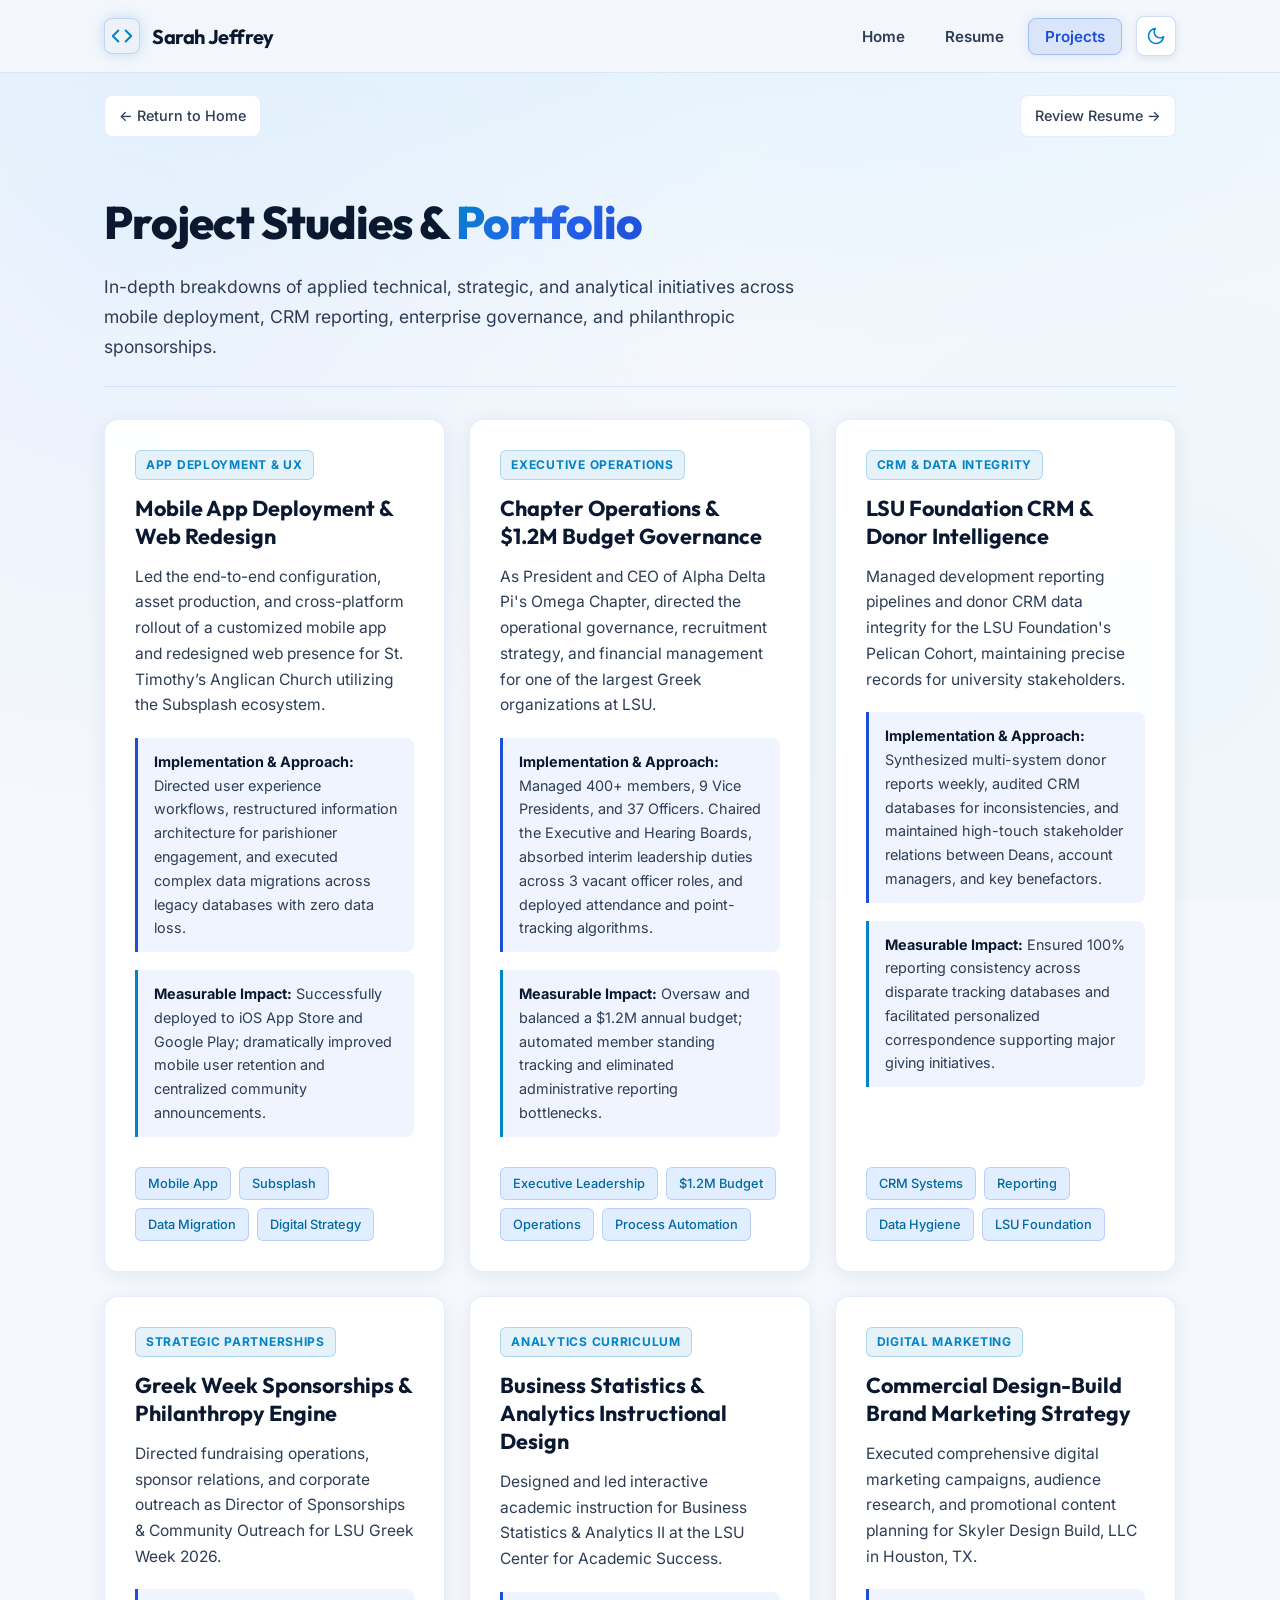
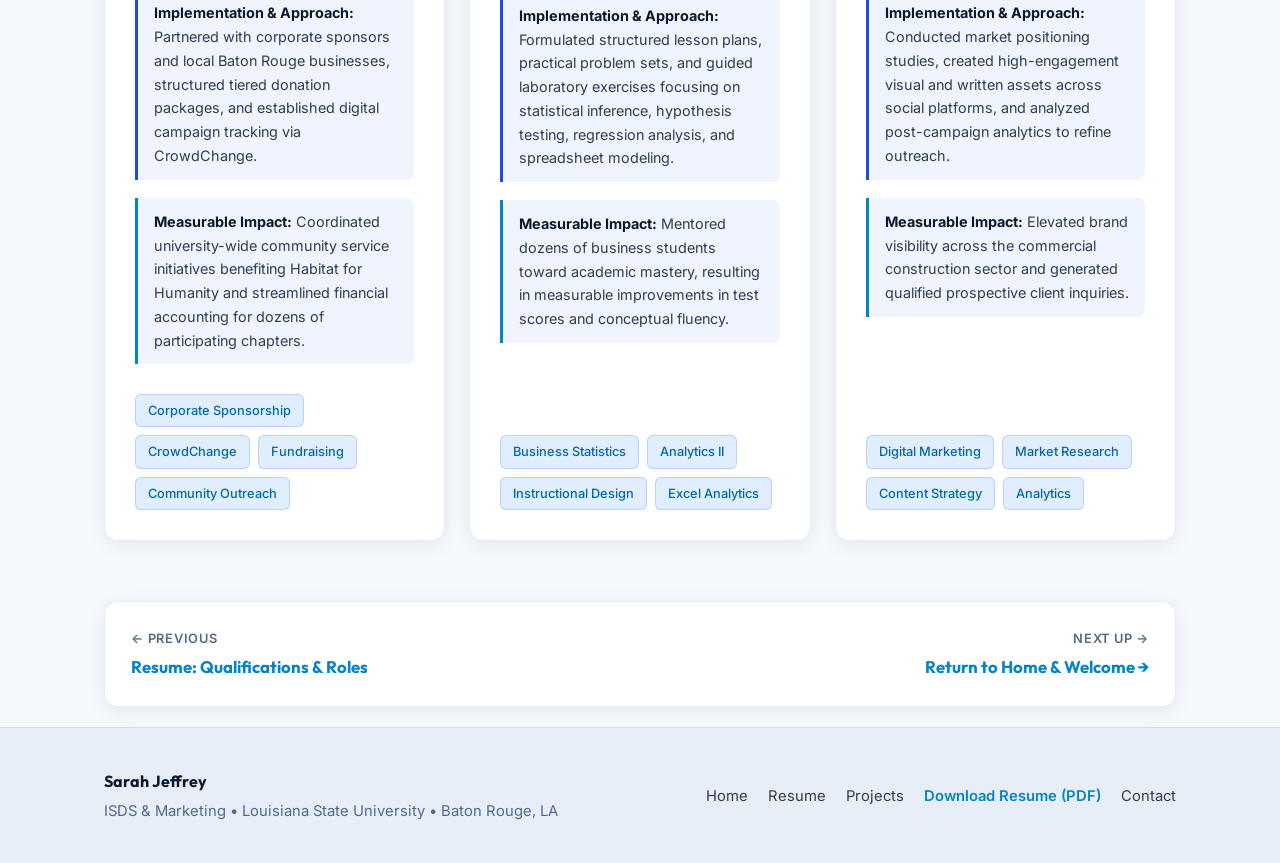
==== commit 5700b363: "Add light and dark mode switching with persistence" ====
--- a/project.html
+++ b/project.html
@@ -6,7 +6,19 @@
   <meta name="description" content="Projects by Sarah Jeffrey - Case studies across digital strategy, mobile app deployment, CRM analytics, and organizational leadership at LSU.">
   <title>Sarah Jeffrey | Featured Projects & Case Studies</title>
   <link rel="icon" type="image/svg+xml" href="favicon.svg">
+  <!-- Theme initialization to prevent flash of wrong theme -->
+  <script>
+    (function() {
+      try {
+        var saved = localStorage.getItem('theme');
+        var prefersDark = window.matchMedia && window.matchMedia('(prefers-color-scheme: dark)').matches;
+        var theme = saved || (prefersDark ? 'dark' : 'light');
+        document.documentElement.setAttribute('data-theme', theme);
+      } catch (e) {}
+    })();
+  </script>
   <link rel="stylesheet" href="styles.css">
+  <script src="theme.js" defer></script>
 </head>
 <body>
 
@@ -22,13 +34,35 @@
         </span>
         <span>Sarah Jeffrey</span>
       </a>
-      <nav aria-label="Main Navigation">
-        <ul class="nav-links">
-          <li><a href="index.html" class="nav-link" id="nav-home">Home</a></li>
-          <li><a href="resume.html" class="nav-link" id="nav-resume">Resume</a></li>
-          <li><a href="project.html" class="nav-link active" id="nav-projects">Projects</a></li>
-        </ul>
-      </nav>
+      <div class="nav-controls">
+        <nav aria-label="Main Navigation">
+          <ul class="nav-links">
+            <li><a href="index.html" class="nav-link" id="nav-home">Home</a></li>
+            <li><a href="resume.html" class="nav-link" id="nav-resume">Resume</a></li>
+            <li><a href="project.html" class="nav-link active" id="nav-projects">Projects</a></li>
+          </ul>
+        </nav>
+        <button id="theme-toggle" class="theme-toggle" type="button" aria-label="Switch to light mode" title="Switch to light mode">
+          <span class="theme-toggle-icon sun-icon" aria-hidden="true">
+            <svg viewBox="0 0 24 24" fill="none" stroke="currentColor" stroke-width="2" stroke-linecap="round" stroke-linejoin="round">
+              <circle cx="12" cy="12" r="5"></circle>
+              <line x1="12" y1="1" x2="12" y2="3"></line>
+              <line x1="12" y1="21" x2="12" y2="23"></line>
+              <line x1="4.22" y1="4.22" x2="5.64" y2="5.64"></line>
+              <line x1="18.36" y1="18.36" x2="19.78" y2="19.78"></line>
+              <line x1="1" y1="12" x2="3" y2="12"></line>
+              <line x1="21" y1="12" x2="23" y2="12"></line>
+              <line x1="4.22" y1="19.78" x2="5.64" y2="18.36"></line>
+              <line x1="18.36" y1="5.64" x2="19.78" y2="4.22"></line>
+            </svg>
+          </span>
+          <span class="theme-toggle-icon moon-icon" aria-hidden="true">
+            <svg viewBox="0 0 24 24" fill="none" stroke="currentColor" stroke-width="2" stroke-linecap="round" stroke-linejoin="round">
+              <path d="M21 12.79A9 9 0 1 1 11.21 3 7 7 0 0 0 21 12.79z"></path>
+            </svg>
+          </span>
+        </button>
+      </div>
     </div>
   </header>
 
--- a/styles.css
+++ b/styles.css
@@ -6,13 +6,37 @@
 @import url('https://fonts.googleapis.com/css2?family=Inter:wght@300;400;500;600;700&family=Outfit:wght@500;600;700;800;900&display=swap');
 
 :root {
-  /* Color Palette - Blue Theme */
+  /* Layout & Geometry (Theme Independent) */
+  --max-width: 1120px;
+  --radius-sm: 8px;
+  --radius-md: 14px;
+  --radius-lg: 20px;
+  --font-heading: 'Outfit', -apple-system, BlinkMacSystemFont, 'Segoe UI', Roboto, sans-serif;
+  --font-body: 'Inter', -apple-system, BlinkMacSystemFont, 'Segoe UI', Roboto, sans-serif;
+  --transition: all 0.25s cubic-bezier(0.16, 1, 0.3, 1);
+
+  /* Color Palette - Blue Dark Theme (Default) */
   --bg-deep: #030816;
   --bg-main: #061129;
   --bg-surface: #0c1c42;
   --bg-surface-elevated: #132a63;
   --bg-card: rgba(12, 28, 66, 0.85);
   --bg-card-hover: rgba(19, 42, 99, 0.95);
+  --bg-navbar: rgba(6, 17, 41, 0.88);
+  --bg-details-block: rgba(6, 17, 41, 0.6);
+  --bg-tag: rgba(19, 42, 99, 0.8);
+  --text-tag: #bae6fd;
+  --bg-banner: linear-gradient(135deg, rgba(12, 28, 66, 0.95), rgba(19, 42, 99, 0.95));
+  --pill-bg: rgba(56, 189, 248, 0.12);
+  --pill-border: rgba(56, 189, 248, 0.35);
+  --badge-bg: rgba(56, 189, 248, 0.14);
+  --badge-border: rgba(56, 189, 248, 0.3);
+  --resume-icon-bg: rgba(37, 99, 235, 0.25);
+  --resume-icon-border: rgba(56, 189, 248, 0.4);
+  --bg-body-radial: 
+    radial-gradient(ellipse 90% 60% at 50% -20%, rgba(37, 99, 235, 0.22), transparent),
+    radial-gradient(circle at 10% 25%, rgba(56, 189, 248, 0.12) 0%, transparent 45%),
+    radial-gradient(circle at 90% 70%, rgba(29, 78, 216, 0.15) 0%, transparent 50%);
   
   /* Borders */
   --border-subtle: rgba(147, 197, 253, 0.16);
@@ -23,6 +47,7 @@
   --text-primary: #f0f7ff;
   --text-secondary: #c8ddf7;
   --text-muted: #8cb2e8;
+  --text-org: #93c5fd;
   
   /* Blue Accents */
   --accent-cyan: #38bdf8;
@@ -37,18 +62,96 @@
   --accent-gradient-hover: linear-gradient(135deg, #0ea5e9 0%, #2563eb 50%, #1e40af 100%);
   --card-gradient-border: linear-gradient(135deg, rgba(56, 189, 248, 0.4), rgba(59, 130, 246, 0.2), rgba(29, 78, 216, 0.4));
   
-  /* Typography */
-  --font-heading: 'Outfit', -apple-system, BlinkMacSystemFont, 'Segoe UI', Roboto, sans-serif;
-  --font-body: 'Inter', -apple-system, BlinkMacSystemFont, 'Segoe UI', Roboto, sans-serif;
-  
-  /* Layout & Geometry */
-  --max-width: 1120px;
-  --radius-sm: 8px;
-  --radius-md: 14px;
-  --radius-lg: 20px;
+  /* Nav link states */
+  --nav-link-hover-bg: rgba(56, 189, 248, 0.1);
+  --nav-link-active-bg: rgba(37, 99, 235, 0.28);
+  --nav-link-active-border: rgba(56, 189, 248, 0.4);
+  --nav-link-active-text: #e0f2fe;
+  --nav-link-active-shadow: 0 0 12px rgba(37, 99, 235, 0.2);
+
+  /* Shadows */
   --shadow-card: 0 4px 24px rgba(2, 6, 23, 0.5);
   --shadow-hover: 0 12px 36px rgba(37, 99, 235, 0.28);
-  --transition: all 0.25s cubic-bezier(0.16, 1, 0.3, 1);
+  --shadow-banner: 0 8px 30px rgba(37, 99, 235, 0.2);
+  --shadow-cta: 0 10px 30px rgba(0, 0, 0, 0.4);
+  --shadow-brand-icon: 0 0 14px rgba(56, 189, 248, 0.3);
+}
+
+/* Light Theme Variables */
+[data-theme="light"] {
+  /* Color Palette - Crisp Light Blue Theme */
+  --bg-deep: #e8eef8;
+  --bg-main: #f5f8fc;
+  --bg-surface: #ffffff;
+  --bg-surface-elevated: #edf2f9;
+  --bg-card: rgba(255, 255, 255, 0.95);
+  --bg-card-hover: #ffffff;
+  --bg-navbar: rgba(245, 248, 252, 0.88);
+  --bg-details-block: rgba(238, 244, 255, 0.92);
+  --bg-tag: rgba(224, 238, 255, 0.95);
+  --text-tag: #0369a1;
+  --bg-banner: linear-gradient(135deg, #eef6ff 0%, #e0edfe 100%);
+  --pill-bg: rgba(2, 132, 199, 0.08);
+  --pill-border: rgba(2, 132, 199, 0.24);
+  --badge-bg: rgba(2, 132, 199, 0.1);
+  --badge-border: rgba(2, 132, 199, 0.24);
+  --resume-icon-bg: rgba(37, 99, 235, 0.1);
+  --resume-icon-border: rgba(2, 132, 199, 0.28);
+  --bg-body-radial: 
+    radial-gradient(ellipse 90% 60% at 50% -20%, rgba(186, 230, 253, 0.45), transparent),
+    radial-gradient(circle at 10% 25%, rgba(219, 234, 254, 0.5), transparent 45%),
+    radial-gradient(circle at 90% 70%, rgba(224, 242, 254, 0.4), transparent 50%);
+
+  /* Borders */
+  --border-subtle: rgba(37, 99, 235, 0.12);
+  --border-medium: rgba(37, 99, 235, 0.22);
+  --border-glow: rgba(2, 132, 199, 0.45);
+
+  /* Text (WCAG AAA High Contrast on light background) */
+  --text-primary: #0a192f;
+  --text-secondary: #2d3d54;
+  --text-muted: #536987;
+  --text-org: #1d4ed8;
+
+  /* Blue Accents */
+  --accent-cyan: #0284c7;
+  --accent-sky: #2563eb;
+  --accent-blue: #1d4ed8;
+  --accent-cobalt: #1e40af;
+  --accent-ice: #0369a1;
+  --accent-emerald: #059669;
+
+  /* Gradients */
+  --accent-gradient: linear-gradient(135deg, #0284c7 0%, #2563eb 50%, #1d4ed8 100%);
+  --accent-gradient-hover: linear-gradient(135deg, #0369a1 0%, #1d4ed8 50%, #1e40af 100%);
+  --card-gradient-border: linear-gradient(135deg, rgba(2, 132, 199, 0.35), rgba(37, 99, 235, 0.2), rgba(29, 78, 216, 0.35));
+
+  /* Nav link states */
+  --nav-link-hover-bg: rgba(2, 132, 199, 0.09);
+  --nav-link-active-bg: rgba(37, 99, 235, 0.12);
+  --nav-link-active-border: rgba(37, 99, 235, 0.3);
+  --nav-link-active-text: #1d4ed8;
+  --nav-link-active-shadow: 0 0 12px rgba(37, 99, 235, 0.12);
+
+  /* Shadows */
+  --shadow-card: 0 4px 20px rgba(15, 23, 42, 0.07);
+  --shadow-hover: 0 12px 32px rgba(37, 99, 235, 0.16);
+  --shadow-banner: 0 8px 30px rgba(37, 99, 235, 0.12);
+  --shadow-cta: 0 10px 30px rgba(37, 99, 235, 0.1);
+  --shadow-brand-icon: 0 0 14px rgba(2, 132, 199, 0.22);
+}
+
+/* Smooth Theme Transitions when switching */
+html.theme-transitioning,
+html.theme-transitioning *,
+html.theme-transitioning *::before,
+html.theme-transitioning *::after {
+  transition: background-color 0.35s ease, 
+              border-color 0.35s ease, 
+              color 0.25s ease, 
+              box-shadow 0.35s ease,
+              fill 0.25s ease,
+              stroke 0.25s ease !important;
 }
 
 /* Smooth Scrolling */
@@ -72,10 +175,7 @@
   min-height: 100vh;
   display: flex;
   flex-direction: column;
-  background-image: 
-    radial-gradient(ellipse 90% 60% at 50% -20%, rgba(37, 99, 235, 0.22), transparent),
-    radial-gradient(circle at 10% 25%, rgba(56, 189, 248, 0.12) 0%, transparent 45%),
-    radial-gradient(circle at 90% 70%, rgba(29, 78, 216, 0.15) 0%, transparent 50%);
+  background-image: var(--bg-body-radial);
   background-attachment: fixed;
   overflow-x: hidden;
   width: 100%;
@@ -119,7 +219,7 @@
   position: sticky;
   top: 0;
   z-index: 100;
-  background: rgba(6, 17, 41, 0.88);
+  background: var(--bg-navbar);
   backdrop-filter: blur(16px);
   -webkit-backdrop-filter: blur(16px);
   border-bottom: 1px solid var(--border-subtle);
@@ -132,6 +232,12 @@
   align-items: center;
   justify-content: space-between;
   gap: 16px;
+}
+
+.nav-controls {
+  display: flex;
+  align-items: center;
+  gap: 14px;
 }
 
 .nav-brand {
@@ -158,7 +264,7 @@
   display: flex;
   align-items: center;
   justify-content: center;
-  box-shadow: 0 0 14px rgba(56, 189, 248, 0.3);
+  box-shadow: var(--shadow-brand-icon);
 }
 
 .nav-brand-icon svg {
@@ -185,14 +291,93 @@
 
 .nav-link:hover {
   color: var(--text-primary);
-  background: rgba(56, 189, 248, 0.1);
+  background: var(--nav-link-hover-bg);
 }
 
 .nav-link.active {
-  color: var(--accent-ice);
-  background: rgba(37, 99, 235, 0.28);
-  border: 1px solid rgba(56, 189, 248, 0.4);
-  box-shadow: 0 0 12px rgba(37, 99, 235, 0.2);
+  color: var(--nav-link-active-text);
+  background: var(--nav-link-active-bg);
+  border: 1px solid var(--nav-link-active-border);
+  box-shadow: var(--nav-link-active-shadow);
+}
+
+/* ==========================================================================
+   Theme Switcher Toggle Button
+   ========================================================================== */
+.theme-toggle {
+  background: var(--bg-surface);
+  border: 1px solid var(--border-medium);
+  border-radius: var(--radius-sm);
+  width: 40px;
+  height: 40px;
+  min-width: 40px;
+  min-height: 40px;
+  display: inline-flex;
+  align-items: center;
+  justify-content: center;
+  position: relative;
+  cursor: pointer;
+  color: var(--accent-cyan);
+  transition: var(--transition);
+  box-shadow: 0 2px 8px rgba(0, 0, 0, 0.1);
+  padding: 0;
+  flex-shrink: 0;
+}
+
+.theme-toggle:hover {
+  background: var(--bg-surface-elevated);
+  border-color: var(--accent-cyan);
+  color: var(--accent-cyan);
+  transform: translateY(-2px);
+  box-shadow: 0 4px 14px rgba(37, 99, 235, 0.25);
+}
+
+.theme-toggle:focus-visible {
+  outline: 2px solid var(--accent-cyan);
+  outline-offset: 3px;
+}
+
+.theme-toggle-icon {
+  position: absolute;
+  top: 50%;
+  left: 50%;
+  display: flex;
+  align-items: center;
+  justify-content: center;
+  transform: translate(-50%, -50%);
+  transition: transform 0.35s cubic-bezier(0.16, 1, 0.3, 1), opacity 0.25s ease;
+}
+
+.theme-toggle-icon svg {
+  width: 20px;
+  height: 20px;
+  stroke: currentColor;
+}
+
+/* Default / Dark Theme: Sun icon visible to switch to light mode */
+:root .sun-icon,
+[data-theme="dark"] .sun-icon {
+  opacity: 1;
+  transform: translate(-50%, -50%) rotate(0deg) scale(1);
+}
+
+:root .moon-icon,
+[data-theme="dark"] .moon-icon {
+  opacity: 0;
+  transform: translate(-50%, -50%) rotate(90deg) scale(0.4);
+  pointer-events: none;
+}
+
+/* Light Theme: Moon icon visible to switch to dark mode */
+[data-theme="light"] .sun-icon {
+  opacity: 0;
+  transform: translate(-50%, -50%) rotate(-90deg) scale(0.4);
+  pointer-events: none;
+}
+
+[data-theme="light"] .moon-icon {
+  opacity: 1;
+  transform: translate(-50%, -50%) rotate(0deg) scale(1);
 }
 
 /* ==========================================================================
@@ -268,7 +453,7 @@
 }
 
 .page-flow-link:hover {
-  color: #bae6fd;
+  color: var(--accent-sky);
   text-decoration: underline;
 }
 
@@ -348,8 +533,8 @@
   display: inline-flex;
   align-items: center;
   gap: 10px;
-  background: rgba(56, 189, 248, 0.12);
-  border: 1px solid rgba(56, 189, 248, 0.35);
+  background: var(--pill-bg);
+  border: 1px solid var(--pill-border);
   color: var(--accent-cyan);
   padding: 6px 16px;
   border-radius: 9999px;
@@ -408,7 +593,7 @@
    Resume Download Highlight Banner
    ========================================================================== */
 .resume-download-banner {
-  background: linear-gradient(135deg, rgba(12, 28, 66, 0.95), rgba(19, 42, 99, 0.95));
+  background: var(--bg-banner);
   border: 1px solid var(--border-glow);
   border-radius: var(--radius-md);
   padding: 26px 30px;
@@ -418,7 +603,7 @@
   justify-content: space-between;
   flex-wrap: wrap;
   gap: 20px;
-  box-shadow: 0 8px 30px rgba(37, 99, 235, 0.2);
+  box-shadow: var(--shadow-banner);
 }
 
 .resume-download-info {
@@ -431,8 +616,8 @@
   width: 52px;
   height: 52px;
   border-radius: var(--radius-sm);
-  background: rgba(37, 99, 235, 0.25);
-  border: 1px solid rgba(56, 189, 248, 0.4);
+  background: var(--resume-icon-bg);
+  border: 1px solid var(--resume-icon-border);
   display: flex;
   align-items: center;
   justify-content: center;
@@ -561,8 +746,8 @@
   text-transform: uppercase;
   letter-spacing: 0.06em;
   color: var(--accent-cyan);
-  background: rgba(56, 189, 248, 0.14);
-  border: 1px solid rgba(56, 189, 248, 0.3);
+  background: var(--badge-bg);
+  border: 1px solid var(--badge-border);
   padding: 4px 10px;
   border-radius: 6px;
   margin-bottom: 14px;
@@ -585,7 +770,7 @@
 }
 
 .card-details-block {
-  background: rgba(6, 17, 41, 0.6);
+  background: var(--bg-details-block);
   border-left: 3px solid var(--accent-blue);
   padding: 12px 16px;
   border-radius: 0 var(--radius-sm) var(--radius-sm) 0;
@@ -608,9 +793,9 @@
 }
 
 .tag {
-  background: rgba(19, 42, 99, 0.8);
+  background: var(--bg-tag);
   border: 1px solid var(--border-medium);
-  color: #bae6fd;
+  color: var(--text-tag);
   padding: 5px 12px;
   border-radius: 6px;
   font-size: 0.8rem;
@@ -678,16 +863,16 @@
   font-size: 0.875rem;
   color: var(--accent-cyan);
   font-weight: 600;
-  background: rgba(56, 189, 248, 0.12);
+  background: var(--pill-bg);
   padding: 4px 10px;
   border-radius: 6px;
-  border: 1px solid rgba(56, 189, 248, 0.25);
+  border: 1px solid var(--pill-border);
 }
 
 .resume-org {
   font-size: 1rem;
   font-weight: 600;
-  color: #93c5fd;
+  color: var(--text-org);
   margin-bottom: 14px;
 }
 
@@ -797,13 +982,13 @@
 }
 
 .cta-box {
-  background: linear-gradient(135deg, rgba(12, 28, 66, 0.95), rgba(19, 42, 99, 0.95));
+  background: var(--bg-banner);
   border: 1px solid var(--border-glow);
   border-radius: var(--radius-lg);
   padding: 44px;
   text-align: center;
   margin: 50px 0;
-  box-shadow: 0 10px 30px rgba(0, 0, 0, 0.4);
+  box-shadow: var(--shadow-cta);
 }
 
 .cta-title {
@@ -893,9 +1078,31 @@
   }
 
   .navbar .nav-wrapper {
-    flex-direction: column;
-    align-items: flex-start;
-    gap: 12px;
+    display: grid;
+    grid-template-columns: 1fr auto;
+    align-items: center;
+    gap: 12px 8px;
+  }
+
+  .nav-brand {
+    grid-column: 1;
+    grid-row: 1;
+  }
+
+  .theme-toggle {
+    grid-column: 2;
+    grid-row: 1;
+    justify-self: end;
+  }
+
+  .nav-controls {
+    display: contents;
+  }
+
+  .nav-controls nav {
+    grid-column: 1 / -1;
+    grid-row: 2;
+    width: 100%;
   }
 
   .nav-links {
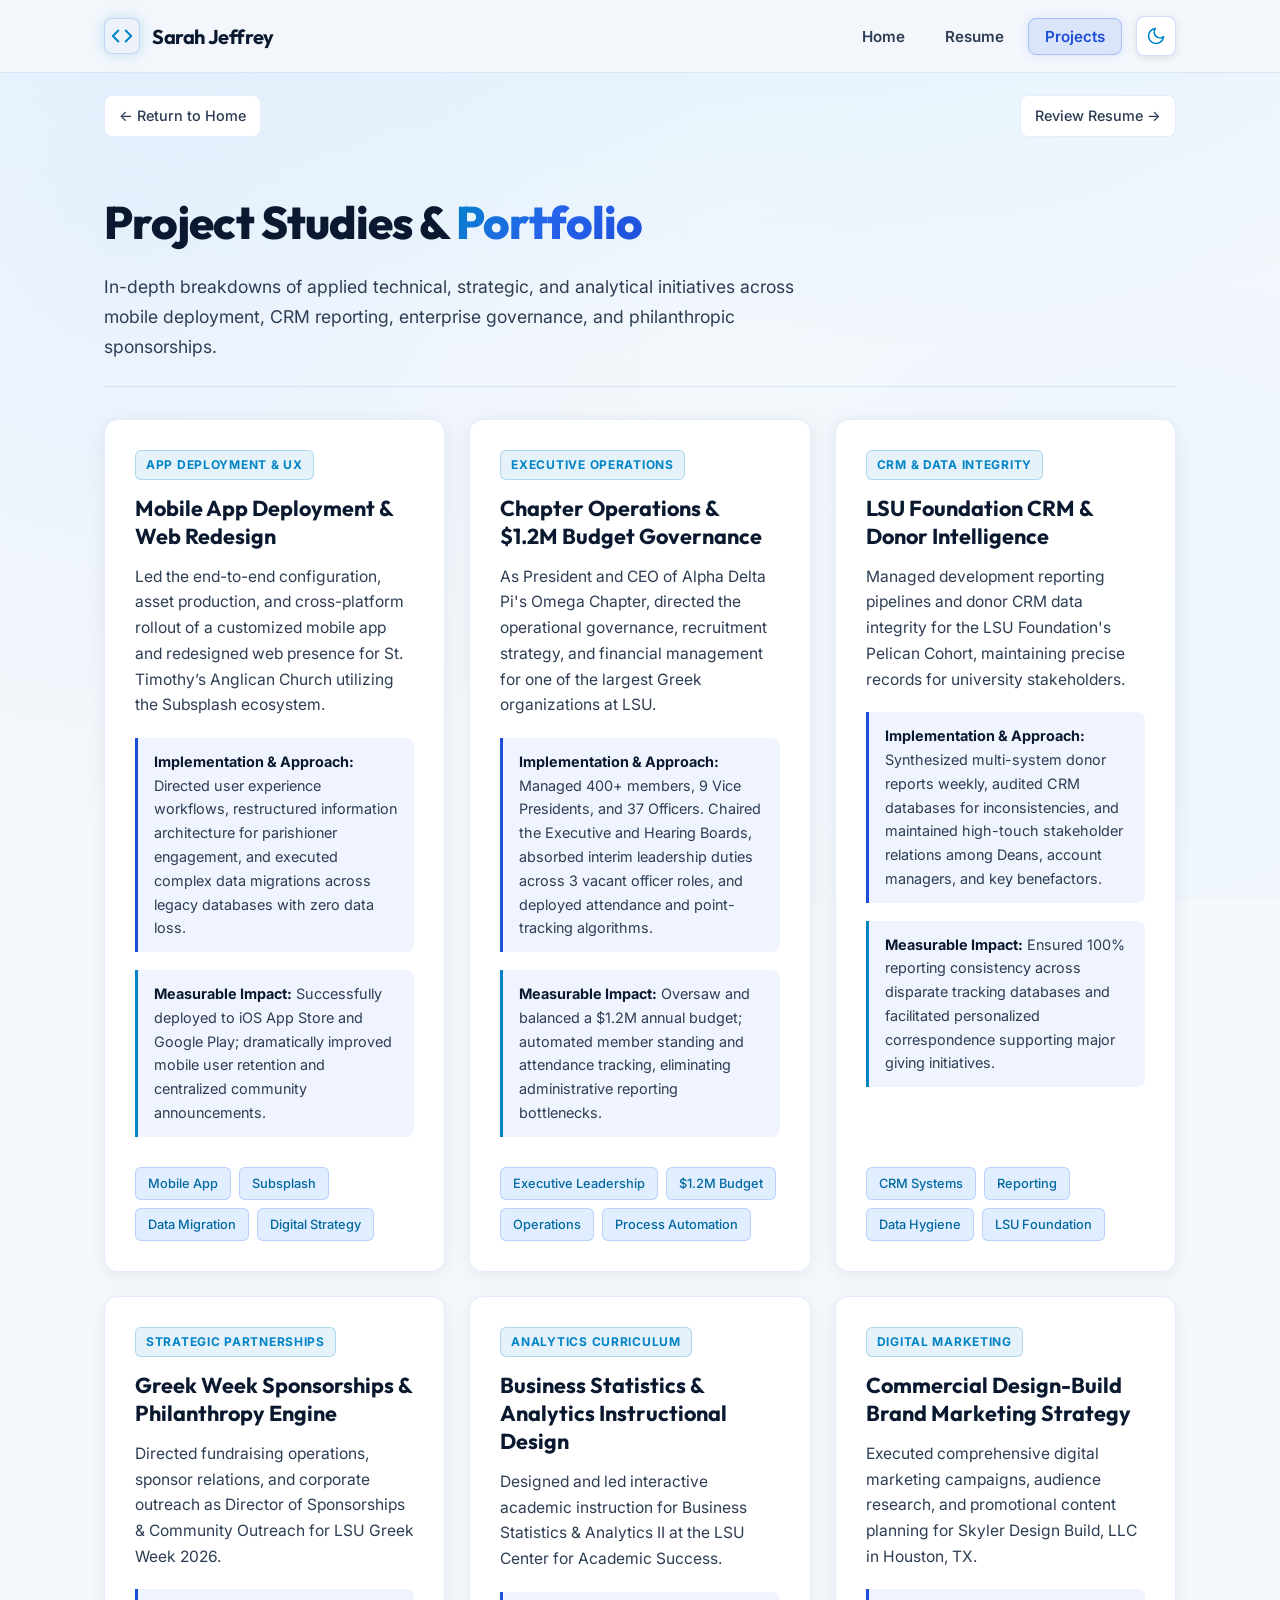
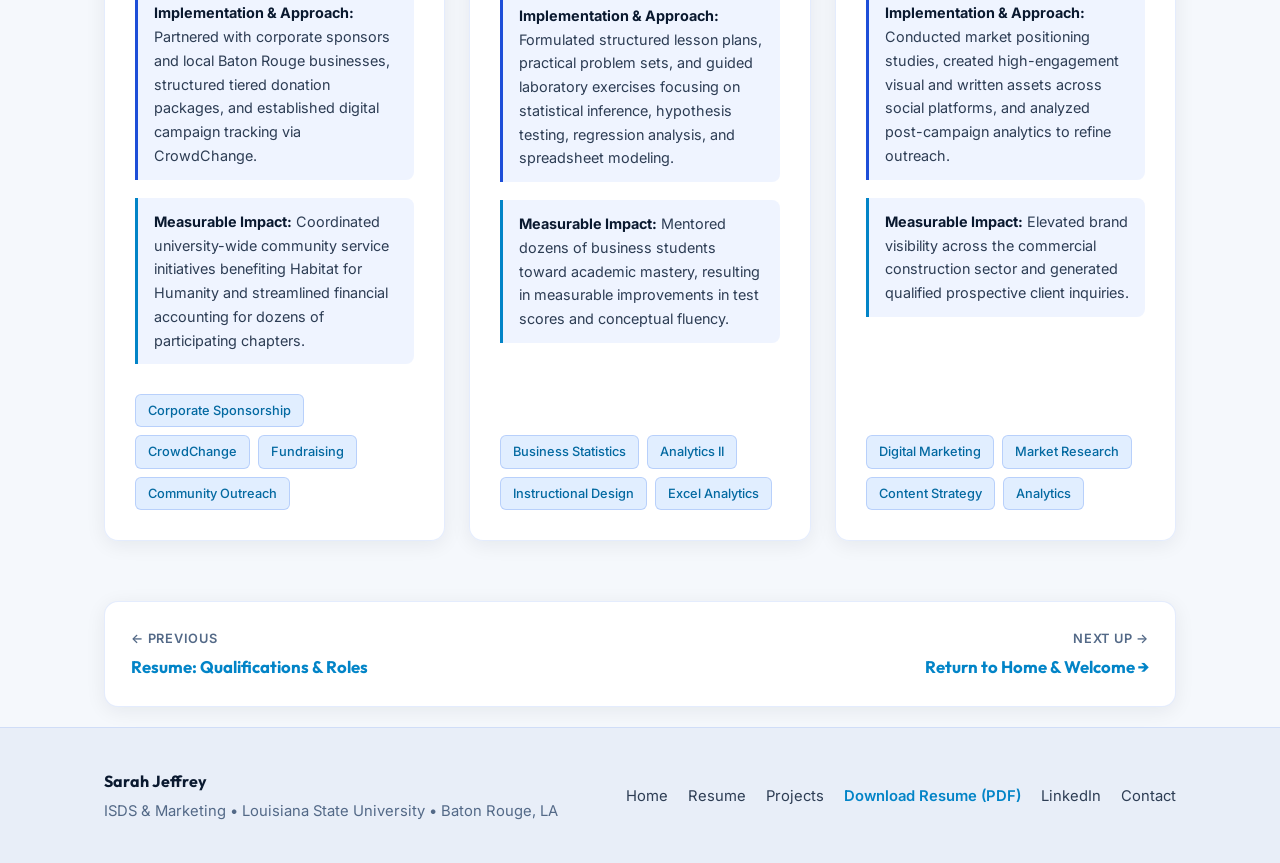
==== commit f32945d2: "Refine grammar, harmonize footer branding, and add LinkedIn links across all pages" ====
--- a/project.html
+++ b/project.html
@@ -119,7 +119,7 @@
               <strong>Implementation & Approach:</strong> Managed 400+ members, 9 Vice Presidents, and 37 Officers. Chaired the Executive and Hearing Boards, absorbed interim leadership duties across 3 vacant officer roles, and deployed attendance and point-tracking algorithms.
             </div>
             <div class="card-details-block" style="border-left-color: var(--accent-cyan);">
-              <strong>Measurable Impact:</strong> Oversaw and balanced a $1.2M annual budget; automated member standing tracking and eliminated administrative reporting bottlenecks.
+              <strong>Measurable Impact:</strong> Oversaw and balanced a $1.2M annual budget; automated member standing and attendance tracking, eliminating administrative reporting bottlenecks.
             </div>
             <div class="tag-list">
               <span class="tag">Executive Leadership</span>
@@ -137,7 +137,7 @@
               Managed development reporting pipelines and donor CRM data integrity for the LSU Foundation's Pelican Cohort, maintaining precise records for university stakeholders.
             </p>
             <div class="card-details-block">
-              <strong>Implementation & Approach:</strong> Synthesized multi-system donor reports weekly, audited CRM databases for inconsistencies, and maintained high-touch stakeholder relations between Deans, account managers, and key benefactors.
+              <strong>Implementation & Approach:</strong> Synthesized multi-system donor reports weekly, audited CRM databases for inconsistencies, and maintained high-touch stakeholder relations among Deans, account managers, and key benefactors.
             </div>
             <div class="card-details-block" style="border-left-color: var(--accent-cyan);">
               <strong>Measurable Impact:</strong> Ensured 100% reporting consistency across disparate tracking databases and facilitated personalized correspondence supporting major giving initiatives.
@@ -242,6 +242,7 @@
         <a href="resume.html" class="footer-link">Resume</a>
         <a href="project.html" class="footer-link">Projects</a>
         <a href="Sarah_Jeffrey_Resume.pdf" download="Sarah_Jeffrey_Resume.pdf" class="footer-link" style="color: var(--accent-cyan); font-weight: 600;">Download Resume (PDF)</a>
+        <a href="https://www.linkedin.com/in/sarah-jeffrey-735751240" target="_blank" rel="noopener noreferrer" class="footer-link">LinkedIn</a>
         <a href="mailto:sarah.aj.jeffrey@gmail.com" class="footer-link">Contact</a>
       </div>
     </div>
--- a/styles.css
+++ b/styles.css
@@ -892,6 +892,162 @@
   margin-bottom: 0;
 }
 
+/* ==========================================================================
+   Coursework Showcase Styles
+   ========================================================================== */
+.coursework-showcase {
+  margin-top: 32px;
+}
+
+.coursework-showcase-header {
+  display: flex;
+  align-items: center;
+  gap: 12px;
+  font-family: var(--font-heading);
+  font-size: 1.3rem;
+  font-weight: 700;
+  color: var(--text-primary);
+  margin-bottom: 8px;
+}
+
+.coursework-intro {
+  font-size: 0.95rem;
+  color: var(--text-secondary);
+  margin-bottom: 22px;
+  line-height: 1.65;
+}
+
+.coursework-grid {
+  display: grid;
+  grid-template-columns: repeat(auto-fit, minmax(320px, 1fr));
+  gap: 24px;
+}
+
+.coursework-category-card {
+  background: var(--bg-card);
+  backdrop-filter: blur(12px);
+  -webkit-backdrop-filter: blur(12px);
+  border: 1px solid var(--border-subtle);
+  border-radius: var(--radius-md);
+  padding: 24px;
+  display: flex;
+  flex-direction: column;
+  box-shadow: var(--shadow-card);
+  transition: var(--transition);
+}
+
+.coursework-category-card:hover {
+  border-color: var(--border-glow);
+  background: var(--bg-card-hover);
+  transform: translateY(-3px);
+  box-shadow: var(--shadow-hover);
+}
+
+.coursework-category-header {
+  display: flex;
+  align-items: center;
+  gap: 14px;
+  margin-bottom: 18px;
+  padding-bottom: 14px;
+  border-bottom: 1px solid var(--border-subtle);
+}
+
+.coursework-icon-box {
+  width: 42px;
+  height: 42px;
+  border-radius: var(--radius-sm);
+  background: var(--pill-bg);
+  border: 1px solid var(--pill-border);
+  display: flex;
+  align-items: center;
+  justify-content: center;
+  color: var(--accent-cyan);
+  flex-shrink: 0;
+}
+
+.coursework-icon-box svg {
+  width: 22px;
+  height: 22px;
+  stroke: var(--accent-cyan);
+}
+
+.coursework-category-title {
+  font-family: var(--font-heading);
+  font-size: 1.15rem;
+  font-weight: 700;
+  color: var(--text-primary);
+  line-height: 1.25;
+}
+
+.coursework-category-subtitle {
+  font-size: 0.8rem;
+  color: var(--text-muted);
+  font-weight: 500;
+}
+
+.course-item {
+  margin-bottom: 18px;
+  padding-bottom: 16px;
+  border-bottom: 1px dashed var(--border-subtle);
+}
+
+.course-item:last-child {
+  margin-bottom: 0;
+  padding-bottom: 0;
+  border-bottom: none;
+}
+
+.course-item-header {
+  display: flex;
+  align-items: baseline;
+  justify-content: space-between;
+  flex-wrap: wrap;
+  gap: 8px;
+  margin-bottom: 6px;
+}
+
+.course-name {
+  font-family: var(--font-heading);
+  font-size: 0.98rem;
+  font-weight: 700;
+  color: var(--text-primary);
+}
+
+.course-code {
+  font-size: 0.75rem;
+  font-weight: 700;
+  letter-spacing: 0.04em;
+  color: var(--accent-cyan);
+  background: var(--pill-bg);
+  border: 1px solid var(--pill-border);
+  padding: 3px 8px;
+  border-radius: 4px;
+  white-space: nowrap;
+}
+
+.course-desc {
+  font-size: 0.88rem;
+  color: var(--text-secondary);
+  line-height: 1.55;
+  margin-bottom: 10px;
+}
+
+.course-topics {
+  display: flex;
+  flex-wrap: wrap;
+  gap: 6px;
+}
+
+.course-tag {
+  font-size: 0.75rem;
+  padding: 2px 8px;
+  border-radius: 4px;
+  background: var(--bg-tag);
+  border: 1px solid var(--border-medium);
+  color: var(--text-tag);
+  font-weight: 500;
+}
+
 /* Skills Detailed Grid */
 .skills-grid {
   display: grid;
